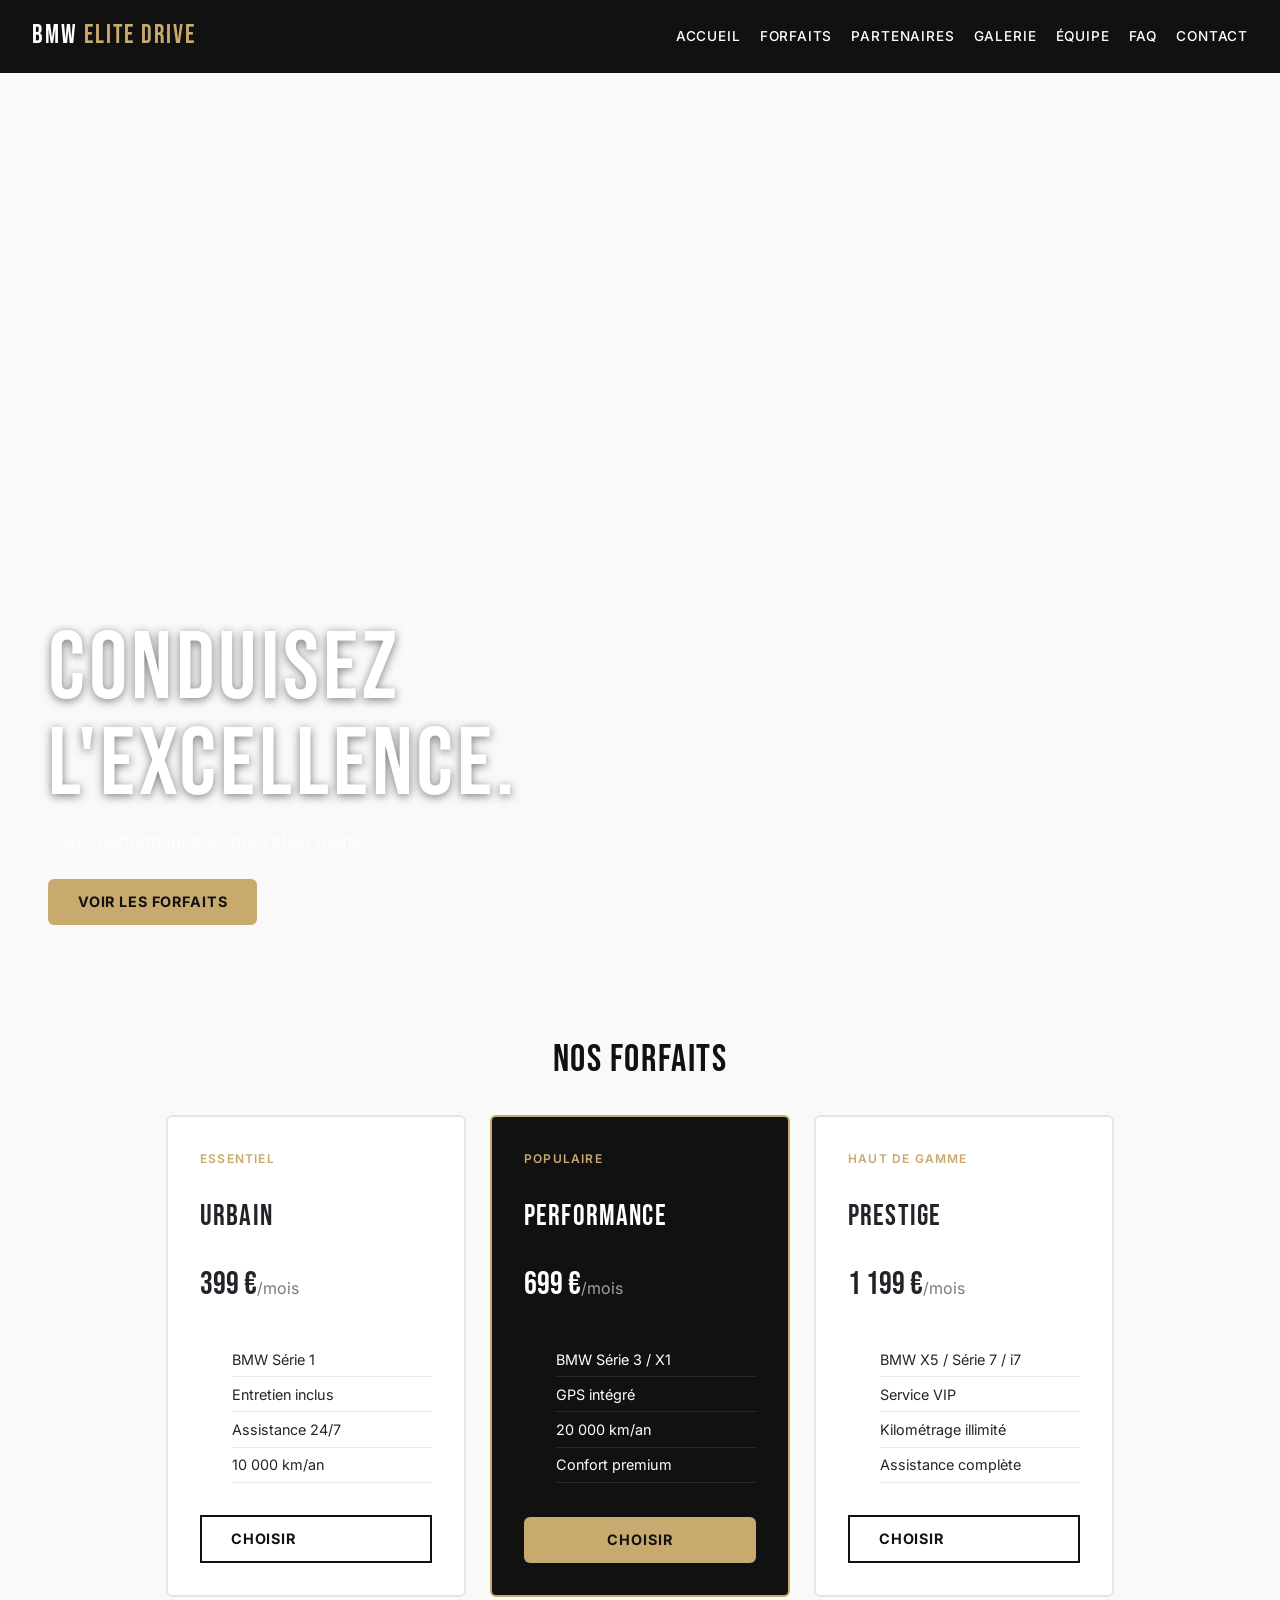
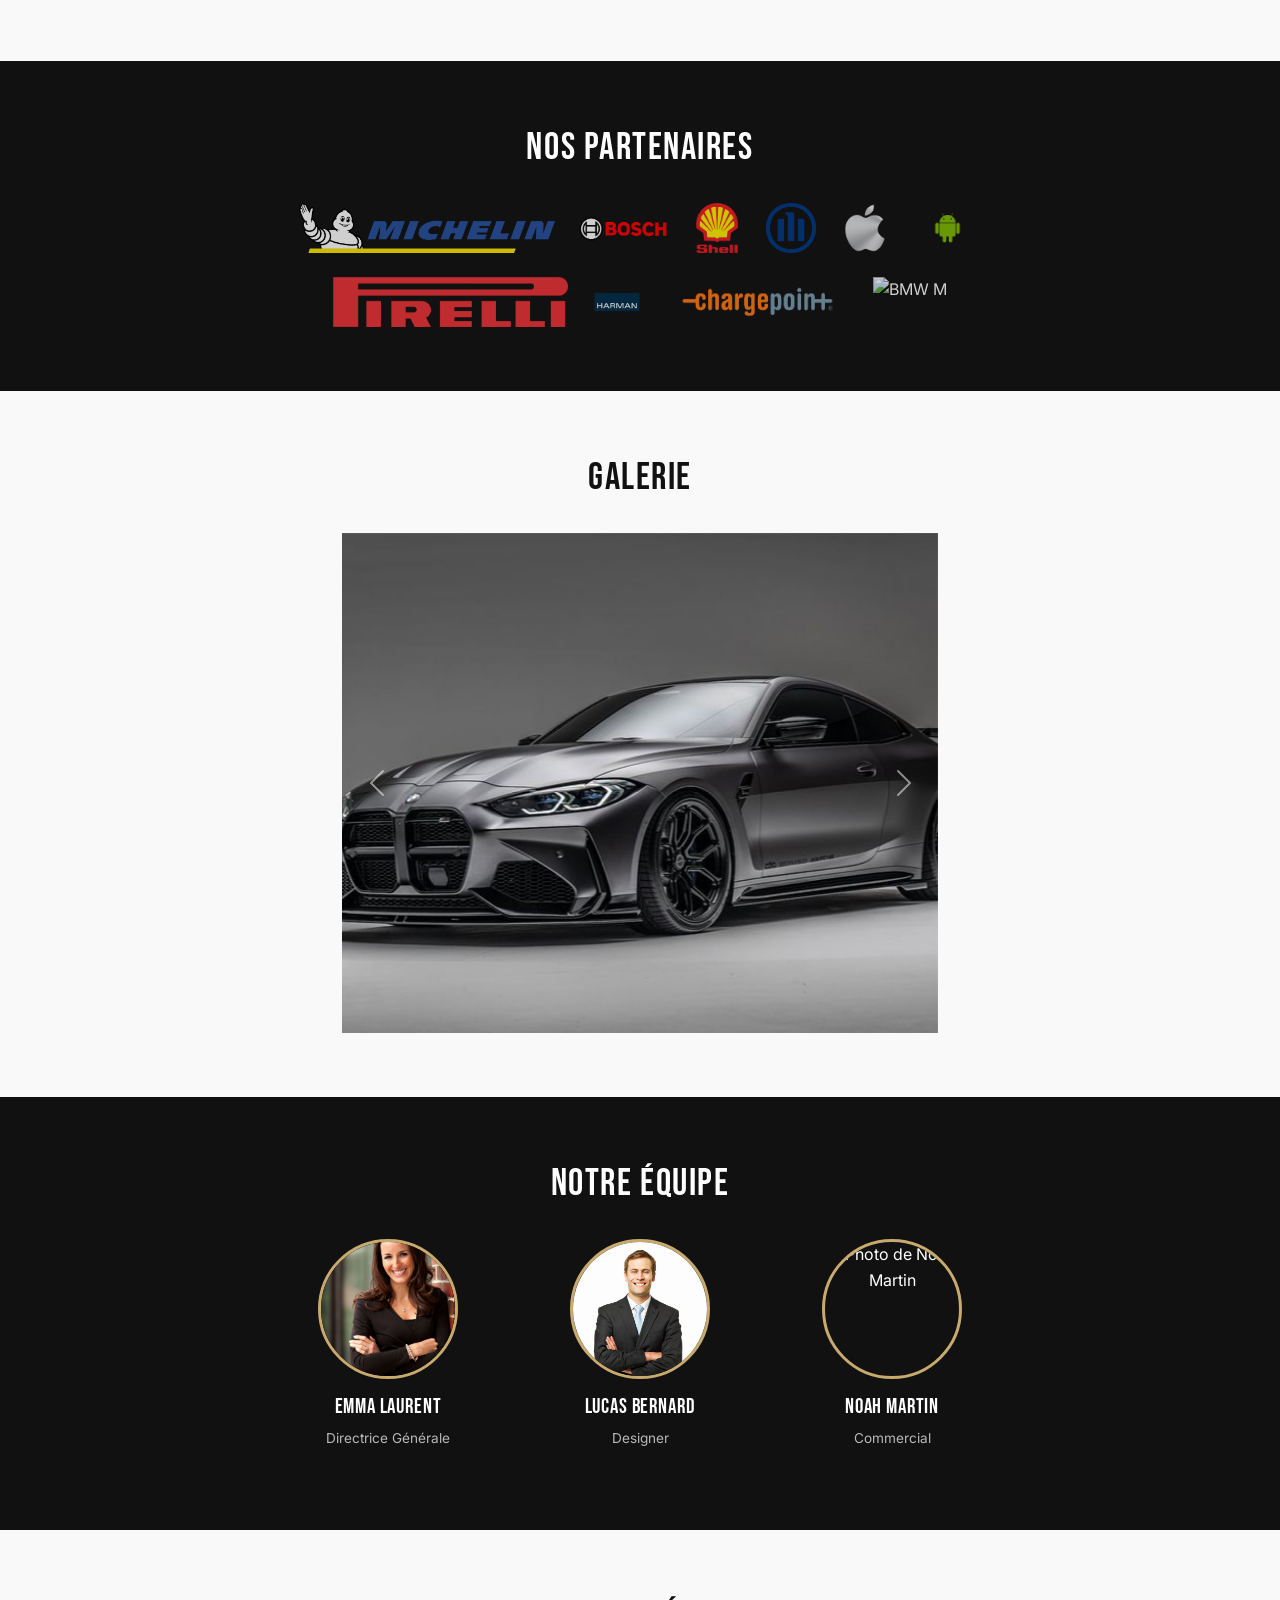
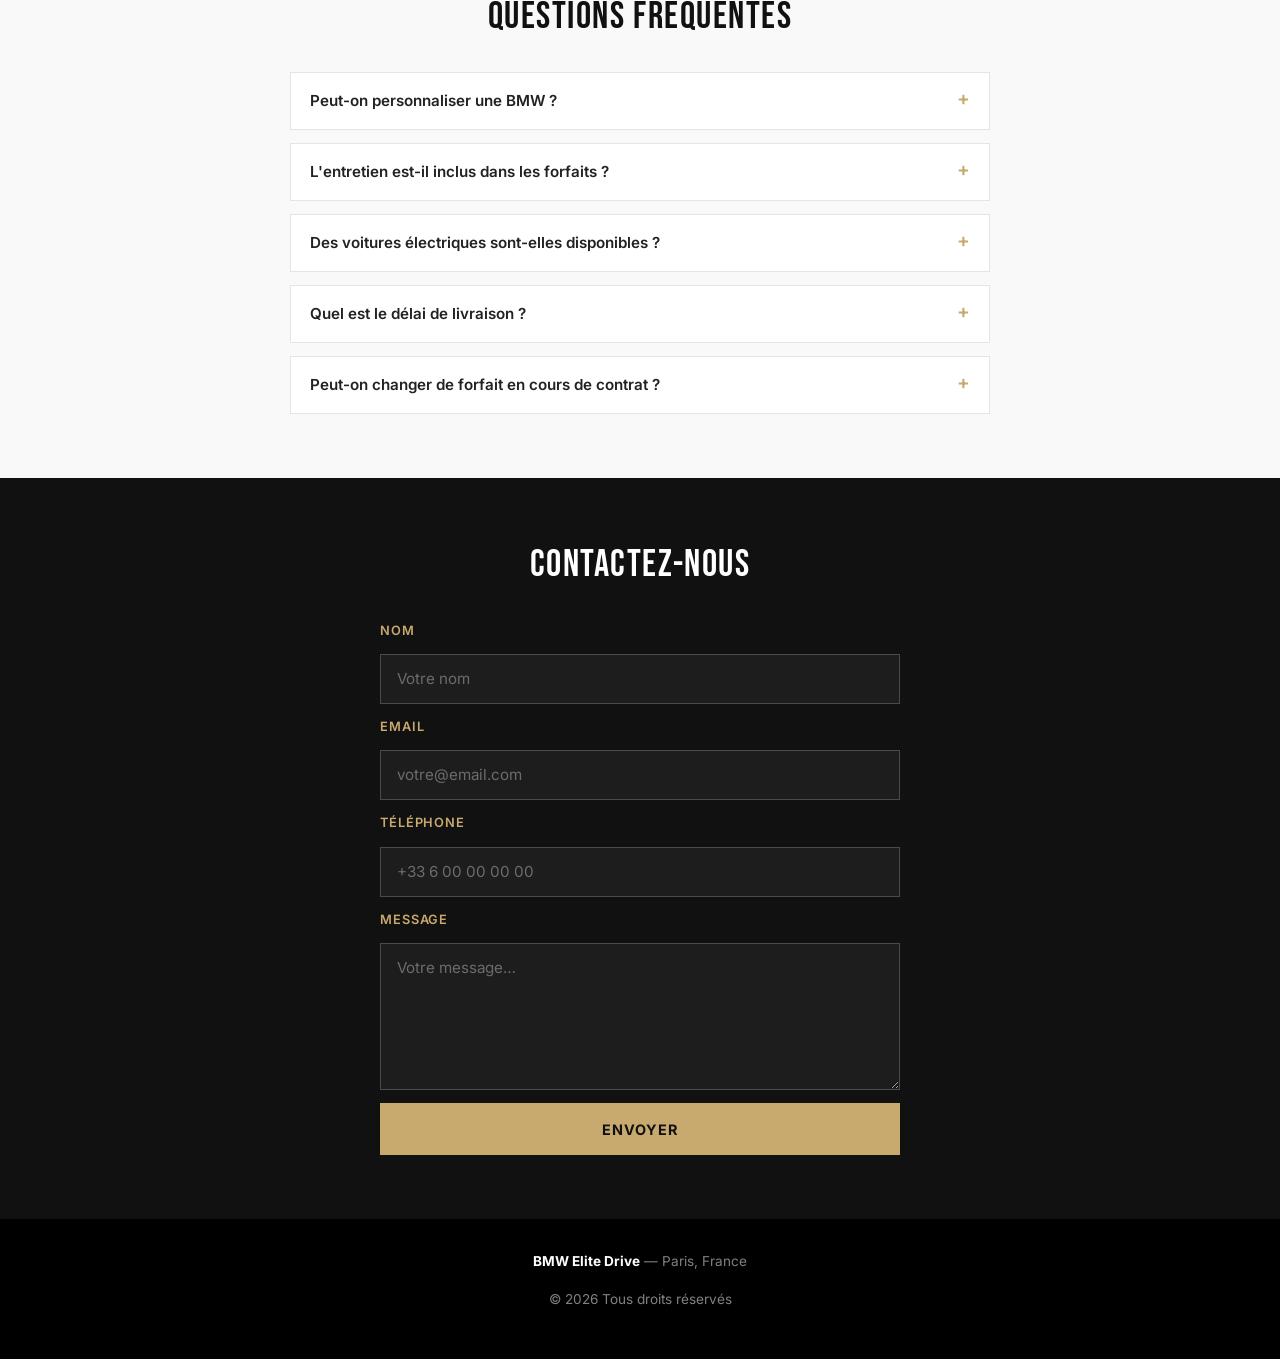
==== index.html @ a9e0cf73 "Update and rename page.html to index.html" ====
<!DOCTYPE html>
<html lang="fr">
<head>
  <meta charset="UTF-8">
  <meta name="viewport" content="width=device-width, initial-scale=1.0">
  <title>BMW Elite Drive</title>
  <link href="https://cdn.jsdelivr.net/npm/bootstrap@5.3.3/dist/css/bootstrap.min.css" rel="stylesheet" integrity="sha384-QWTKZyjpPEjISv5WaRU9OFeRpok6YctnYmDr5pNlyT2bRjXh0JMhjY6hW+ALEwIH" crossorigin="anonymous">
<script src="https://cdn.jsdelivr.net/npm/bootstrap@5.3.3/dist/js/bootstrap.bundle.min.js" integrity="sha384-YvpcrYf0tY3lHB60NNkmXc5s9fDVZLESaAA55NDzOxhy9GkcIdslK1eN7N6jIeHz" crossorigin="anonymous"></script>
  <link rel="stylesheet" href="page.css">
  <link href="https://fonts.googleapis.com/css2?family=Bebas+Neue&family=Inter:wght@300;400;500&display=swap" rel="stylesheet">
  
</head>
<body>

<!-- HEADER / NAV -->
<header>
  <span class="logo">BMW<em>Elite Drive</em></span>
  <nav>
    <a href="#accueil">Accueil</a>
    <a href="#forfaits">Forfaits</a>
    <a href="#partenaires">Partenaires</a>
    <a href="#galerie">Galerie</a>
    <a href="#equipe">Équipe</a>
    <a href="#faq">FAQ</a>
    <a href="#contact">Contact</a>
  </nav>
</header>

<!-- HERO -->
<section id="accueil" class="hero">
  <div class="hero-text">
    <h1>Conduisez<br>l'excellence.</h1> 
    <p>Luxe, performance et innovation réunis.</p>
    <a href="#forfaits" class="btn">Voir les forfaits</a>
  </div>
</section>

<!-- FORFAITS -->
<section id="forfaits">
  <h2>Nos Forfaits</h2>
  <div class="cards">

    <div class="card">
      <p class="card-label">Essentiel</p>
      <h3>Urbain</h3>
      <p class="price">399 €<span>/mois</span></p>
      <ul>
        <li>BMW Série 1</li>
        <li>Entretien inclus</li>
        <li>Assistance 24/7</li>
        <li>10 000 km/an</li>
      </ul>
      <a href="#contact" class="btn-outline">Choisir</a>
    </div>

    <div class="card card-featured">
      <p class="card-label">Populaire</p>
      <h3>Performance</h3>
      <p class="price">699 €<span>/mois</span></p>
      <ul>
        <li>BMW Série 3 / X1</li>
        <li>GPS intégré</li>
        <li>20 000 km/an</li>
        <li>Confort premium</li>
      </ul>
      <a href="#contact" class="btn">Choisir</a>
    </div>

    <div class="card">
      <p class="card-label">Haut de gamme</p>
      <h3>Prestige</h3>
      <p class="price">1 199 €<span>/mois</span></p>
      <ul>
        <li>BMW X5 / Série 7 / i7</li>
        <li>Service VIP</li>
        <li>Kilométrage illimité</li>
        <li>Assistance complète</li>
      </ul>
      <a href="#contact" class="btn-outline">Choisir</a>
    </div>

  </div>
</section>

<!-- PARTENAIRES -->
<section id="partenaires" class="section-alt">
  <h2>Nos Partenaires</h2>
  <div class="logos">
    <img src="logo michellin.png" alt="Michelin">
    <img src="bosch logo.png" alt="Bosch">
    <img src="logo shell.png" alt="Shell">
    <img src="logo allianz.png" alt="Allianz">
    <img src="logo apple.png" alt="Apple">
    <img src="logo android.png" alt="Android">
    <img src="logo pirelli.png" alt="Pirelli">
    <img src="harman logo.png" alt="Harman Kardon">
    <img src="ChargePoint_logo.png" alt="ChargePoint">
    <img src="images/logo bmw.png" alt="BMW M">
  </div>
</section>

<!-- GALERIE -->
<!-- GALERIE -->
<section id="galerie">
  <h2>Galerie</h2>
  <div class="row justify-content-lg-center">
    <div id="moncarousel" class="carousel slide col-lg-6">
      <div class="carousel-inner">

        <div class="carousel-item active">
          <img class="d-block w-100" src="bmw1.jpeg" alt="BMW vue extérieure 1">
        </div>
        <div class="carousel-item">
          <img class="d-block w-100" src="BMW2.jpeg" alt="BMW vue extérieure 2">
        </div>
        <div class="carousel-item">
          <img class="d-block w-100" src="BMW M4 - Vollfolierung in Satin Black.jpeg" alt="BMW intérieur">
        </div>
        <div class="carousel-item">
          <img class="d-block w-100" src="BMW mouvement.jpeg" alt="BMW en mouvement">
        </div>
        <div class="carousel-item">
          <img class="d-block w-100" src="bmw interieur.jpeg" alt="BMW détail design">
        </div>
        <div class="carousel-item">
          <img class="d-block w-100" src="interieur2.jpeg" alt="BMW intérieur 2">
        </div>
        <div class="carousel-item">
          <img class="d-block w-100" src="interieur3.jpeg" alt="BMW intérieur 3">
        </div>
        <div class="carousel-item">
          <img class="d-block w-100" src="interieur4.jpeg" alt="BMW intérieur 3">
        </div>

      </div>

      <button class="carousel-control-prev" type="button" data-bs-target="#moncarousel" data-bs-slide="prev">
        <span class="carousel-control-prev-icon" aria-hidden="true"></span>
        <span class="visually-hidden">Précédent</span>
      </button>
      <button class="carousel-control-next" type="button" data-bs-target="#moncarousel" data-bs-slide="next">
        <span class="carousel-control-next-icon" aria-hidden="true"></span>
        <span class="visually-hidden">Suivant</span>
      </button>

    </div>
  </div>
</section>

<!-- EQUIPE -->
<section id="equipe" class="section-alt">
  <h2>Notre Équipe</h2>
  <div class="team">

    <div class="member">
      <img src="ceo.jpg" alt="Photo de Emma Laurent">
      <h3>Emma Laurent</h3>
      <p>Directrice Générale</p>
    </div>

    <div class="member">
      <img src="designer.jpg" alt="Photo de Lucas Bernard">
      <h3>Lucas Bernard</h3>
      <p>Designer</p>
    </div>

    <div class="member">
      <img src="images/sales.png" alt="Photo de Noah Martin">
      <h3>Noah Martin</h3>
      <p>Commercial</p>
    </div>

  </div>
</section>

<!-- FAQ -->
<section id="faq">
  <h2>Questions fréquentes</h2>
  <div class="faq">

    <details>
      <summary>Peut-on personnaliser une BMW ?</summary>
      <p>Oui, nous proposons de nombreuses options de personnalisation : couleur, jantes, sellerie, options technologiques… Contactez-nous pour un devis sur mesure.</p>
    </details>

    <details>
      <summary>L'entretien est-il inclus dans les forfaits ?</summary>
      <p>Oui, l'entretien régulier est inclus dans tous nos forfaits. Les réparations dues à des accidents restent à la charge du client.</p>
    </details>

    <details>
      <summary>Des voitures électriques sont-elles disponibles ?</summary>
      <p>Absolument. Notre gamme électrique BMW i est disponible dans les forfaits Performance et Prestige, notamment la BMW i4 et la BMW i7.</p>
    </details>

    <details>
      <summary>Quel est le délai de livraison ?</summary>
      <p>La livraison est effectuée sous 2 à 4 semaines selon le modèle et les options choisies. Un livraison à domicile est disponible sur demande.</p>
    </details>

    <details>
      <summary>Peut-on changer de forfait en cours de contrat ?</summary>
      <p>Oui, il est possible de changer de forfait à tout moment. Le changement prend effet à la prochaine échéance mensuelle.</p>
    </details>

  </div>
</section>

<!-- CONTACT -->
<section id="contact" class="section-alt">
  <h2>Contactez-nous</h2>
  <form action="#" method="post">
    <label for="nom">Nom</label>
    <input type="text" id="nom" name="nom" placeholder="Votre nom" required>

    <label for="email">Email</label>
    <input type="email" id="email" name="email" placeholder="votre@email.com" required>

    <label for="tel">Téléphone</label>
    <input type="tel" id="tel" name="tel" placeholder="+33 6 00 00 00 00">

    <label for="message">Message</label>
    <textarea id="message" name="message" rows="5" placeholder="Votre message…" required></textarea>

    <button type="submit">Envoyer</button>
  </form>
</section>

<!-- FOOTER -->
<footer>
  <p><strong>BMW Elite Drive</strong> — Paris, France</p>
  <p>© 2026 Tous droits réservés</p>
</footer>

</body>
</html>
---- page.css ----
/* ===== VARIABLES ===== */
:root {
  --noir: #111;
  --blanc: #f9f9f9;
  --gris: #e5e5e5;
  --accent: #c8a96e; /* or BMW */
  --texte: #222;
  --font-titre: 'Bebas Neue', sans-serif;
  --font-corps: 'Inter', sans-serif;
}

/* ===== BASE ===== */
* {
  box-sizing: border-box;
  margin: 0;
  padding: 0;
}

body {
  font-family: var(--font-corps);
  background: var(--blanc);
  color: var(--texte);
  font-size: 1rem;
  line-height: 1.6;
  margin: 0;
}

h1, h2, h3 {
  font-family: var(--font-titre);
  letter-spacing: 0.04em;
}

h2 {
  font-size: 2.4rem;
  text-align: center;
  margin-bottom: 2rem;
  color: var(--noir);
}

a {
  text-decoration: none;
  color: inherit;
}

img {
  display: block;
  max-width: 100%;
  
}

/* ===== HEADER ===== */
header {
  background: var(--noir);
  color: white;
  padding: 1rem 2rem;
  display: flex;/* flexbox pour aligner logo et nav */
  align-items: center;
  justify-content: space-between;/* espace entre logo et nav */
  flex-wrap: wrap;/* permet de passer en colonne sur mobile */
  gap: 1rem;/* espace entre logo et nav sur mobile */
  position: sticky;/* reste en haut lors du scroll */
  top: 0;/* positionné en haut */
  z-index: 100;/* au-dessus du reste du contenu */
}

.logo {
  font-family: var(--font-titre);
  font-size: 1.6rem;
  letter-spacing: 0.08em;
  color: white;
}

.logo em {
  font-style: normal;
  color: var(--accent);
  margin-left: 0.4rem;
}

nav {
  display: flex;
  flex-wrap: wrap;
  gap: 0.5rem 1.2rem;
}

nav a {/* liens de navigation */
  color: white;
  font-size: 0.85rem;
  font-weight: 500;
  text-transform: uppercase;
  letter-spacing: 0.06em;
  transition: color 0.2s;
}

nav a:hover {
  color: var(--accent);
}

/* ===== HERO ===== */
.hero {
  height: 100vh; /* toute la hauteur écran */
  background-image: url("images/Dark BMW M4 Competition Drift Wallpaper _ Black BMW Drifting with Smoke.jpeg");
  background-size: cover; /* couvre tout l'espace disponible */
  background-position: center;  
  background-repeat: no-repeat;
  position: relative;/* pour positionner le texte par rapport à la section */
}

.hero-text {
  position: absolute;/* positionné par rapport à .hero */
  bottom: 3rem;
  left: 3rem;
  color: white;
}

.hero-text h1 {
  font-size: clamp(3rem, 8vw, 6rem);
  line-height: 1;/* réduit l'espacement entre les lignes pour un look plus compact */
  text-shadow: 0 2px 10px rgba(0,0,0,0.5);/* ombre pour améliorer la lisibilité sur l'image */
}

.hero-text p {
  margin: 0.8rem 0 1.5rem;
  font-size: 1.1rem;
  opacity: 0.9;
}

/* ===== BOUTONS ===== */
.btn {
  display: inline-block;
  background: var(--accent);
  color: var(--noir);
  padding: 0.7rem 1.8rem;
  font-weight: 700;
  font-size: 0.9rem;
  text-transform: uppercase;
  letter-spacing: 0.06em;
  transition: opacity 0.2s;
}

.btn:hover { opacity: 0.85; }

.btn-outline {
  display: inline-block;
  border: 2px solid var(--noir);
  color: var(--noir);
  padding: 0.65rem 1.8rem;
  font-weight: 700;
  font-size: 0.9rem;
  text-transform: uppercase;
  letter-spacing: 0.06em;
  transition: background 0.2s, color 0.2s;
}

.btn-outline:hover {
  background: var(--noir);
  color: white;
}

/* ===== SECTIONS COMMUNES ===== */
section {
  padding: 4rem 2rem;/* espace autour du contenu de chaque section */
}

.section-alt {
  background: var(--noir);
  color: white;
}

.section-alt h2 {
  color: white;
}

/* ===== FORFAITS ===== */
.cards {
  display: flex;
  flex-wrap: wrap;
  gap: 1.5rem;/* espace entre les cartes */
  justify-content: center;/* centre les cartes horizontalement */
  max-width: 1000px;
  margin: 0 auto;
}

.card {
  background: white;
  border: 2px solid var(--gris);
  padding: 2rem;
  flex: 1 1 250px;
  max-width: 300px;
  display: flex;
  flex-direction: column;
  gap: 1rem;
}

.card-featured {
  background: var(--noir);
  color: white;
  border-color: var(--accent);
}

.card-label {
  font-size: 0.75rem;
  text-transform: uppercase;
  letter-spacing: 0.1em;
  color: var(--accent);
  font-weight: 600;
}

.card h3 {
  font-size: 1.8rem;
}

.card .price {
  font-size: 2rem;
  font-family: var(--font-titre);
}

.card .price span {
  font-size: 1rem;
  font-family: var(--font-corps);
  opacity: 0.6;
}

.card ul {
  list-style: none;
  flex: 1;/* pousse la liste pour remplir l'espace restant et aligner le bouton en bas */
}

.card ul li {
  padding: 0.35rem 0;
  border-bottom: 1px solid rgba(0,0,0,0.08);
  font-size: 0.9rem;
}

.card-featured ul li {
  border-bottom-color: rgba(255,255,255,0.1);
}

/* ===== PARTENAIRES ===== */
.logos {
  display: flex;
  flex-wrap: wrap;
  gap: 1.5rem;  
  justify-content: center;
  align-items: center;
  max-width: 900px;
  margin: 0 auto;
}

.logos img {
  height: 50px;
  width: auto;
  object-fit: contain;/* pour éviter la déformation des logos */
  opacity: 0.8;
  transition: opacity 0.2s;
}

.logos img:hover { opacity: 1; }

/* ===== GALERIE ===== */
.gallery {
  display: grid;
  grid-template-columns: repeat(auto-fit, minmax(200px, 1fr));
  gap: 1rem;
  max-width: 1000px;
  margin: 0 auto;
}

.gallery img {
  width: 100%;
  height: 220px;
  object-fit: cover;/* pour que les images remplissent leur conteneur sans déformation */
  border-radius: 50px;/
}

/* ===== EQUIPE ===== */
.team {
  display: flex;
  flex-wrap: wrap;
  gap: 2rem;
  justify-content: center;
}

.member {
  text-align: center;
  flex: 1 1 180px;
  max-width: 220px;/* limite la largeur pour éviter que les membres ne deviennent trop larges sur grand écran */
}

.member img {
  width: 140px;
  height: 140px;
  border-radius: 50%;
  object-fit: cover;/* pour que les photos remplissent le cercle sans déformation */
  margin: 0 auto 1rem;
  border: 3px solid var(--accent);
}

.member h3 {
  font-size: 1.3rem;
  color: white;
}

.member p {
  font-size: 0.85rem;
  opacity: 0.7;
  color: white;
}

/* ===== FAQ ===== */
.faq {
  max-width: 700px;
  margin: 0 auto;
  display: flex;
  flex-direction: column;
  gap: 0.8rem;
}

details {
  border: 1px solid var(--gris);
  padding: 1rem 1.2rem;
  background: white;
}

details[open] {
  border-color: var(--accent);
}

summary {
  font-weight: 600;
  cursor: pointer;
  font-size: 0.95rem;
  list-style: none;
}

summary::after {/* ajoute un symbole + ou − à droite du résumé pour indiquer l'état ouvert/fermé */
  content: ' +';
  float: right;
  color: var(--accent);
  font-size: 1.2rem;
  line-height: 1;
}

details[open] summary::after {
  content: ' −';
}

details p {
  margin-top: 0.8rem;
  font-size: 0.9rem;
  color: #555;
}

/* ===== FORMULAIRE ===== */
form {
  max-width: 520px;
  margin: 0 auto;
  display: flex;
  flex-direction: column;
  gap: 0.8rem;
}

label {
  font-size: 0.8rem;
  font-weight: 600;
  text-transform: uppercase;
  letter-spacing: 0.07em;
  color: var(--accent);
}

input, textarea {
  width: 100%;
  padding: 0.75rem 1rem;
  border: 1px solid rgba(255,255,255,0.2);
  background: rgba(255,255,255,0.05);
  color: white;
  font-family: var(--font-corps);
  font-size: 0.95rem;
}

input::placeholder, textarea::placeholder {
  color: rgba(255,255,255,0.35);
}

textarea { resize: vertical; }

button[type="submit"] {
  background: var(--accent);
  color: var(--noir);
  border: none;
  padding: 0.9rem;
  font-family: var(--font-corps);
  font-weight: 700;
  font-size: 0.9rem;
  text-transform: uppercase;
  letter-spacing: 0.06em;
  cursor: pointer;
  transition: opacity 0.2s;
}

button[type="submit"]:hover { opacity: 0.85; }

/* ===== FOOTER ===== */
footer {
  background: #000;
  color: rgba(255,255,255,0.5);
  text-align: center;
  padding: 2rem;
  font-size: 0.85rem;
}

footer strong {
  color: white;
}

/* ===== RESPONSIVE MOBILE ===== */
@media (max-width: 600px) {
  header {
    flex-direction: column;
    text-align: center;
  }

  .hero-text {
    left: 1.5rem;
    bottom: 1.5rem;
  }

  .cards {
    flex-direction: column;
    align-items: center;
  }

  .card { max-width: 100%; }

  nav {
    justify-content: center;
  }

  .gallery {
    grid-template-columns: 1fr 1fr;
  }
}
.carousel-item img {
  height: 500px;
  object-fit: cover;
}
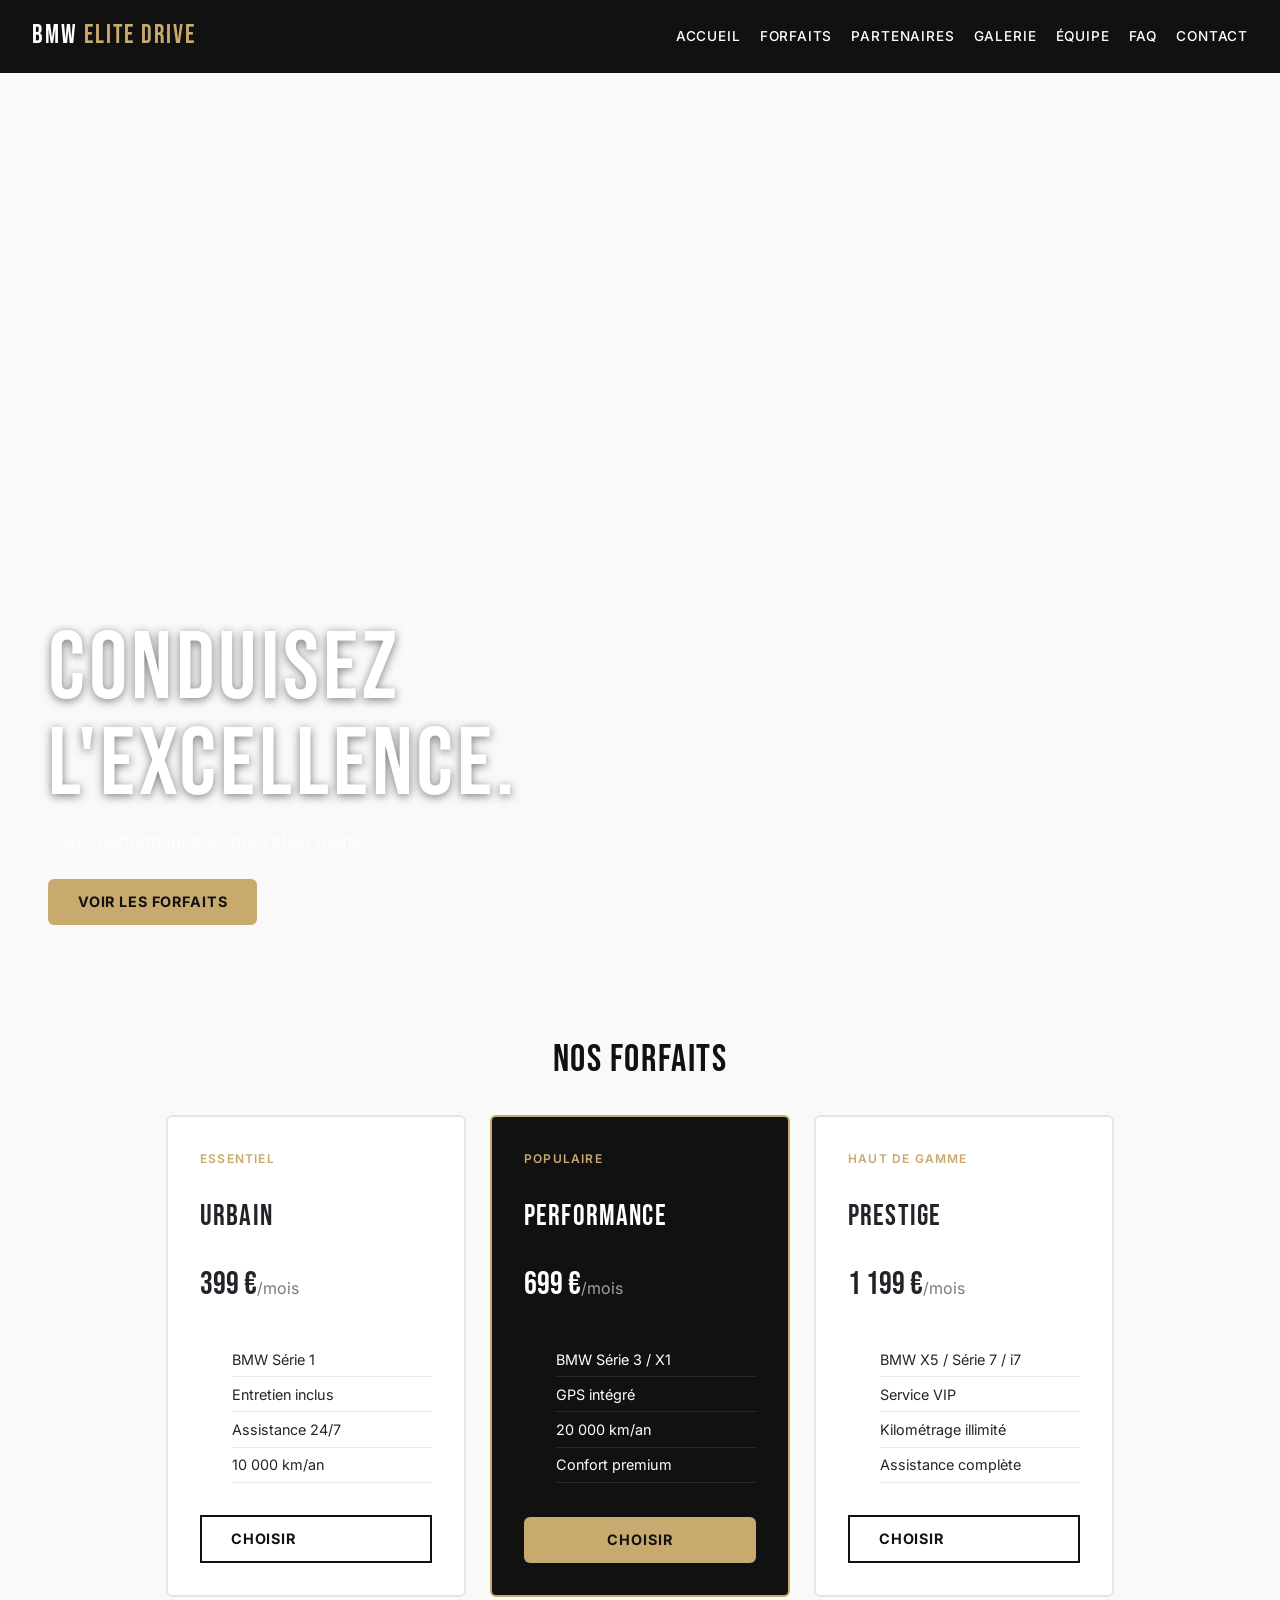
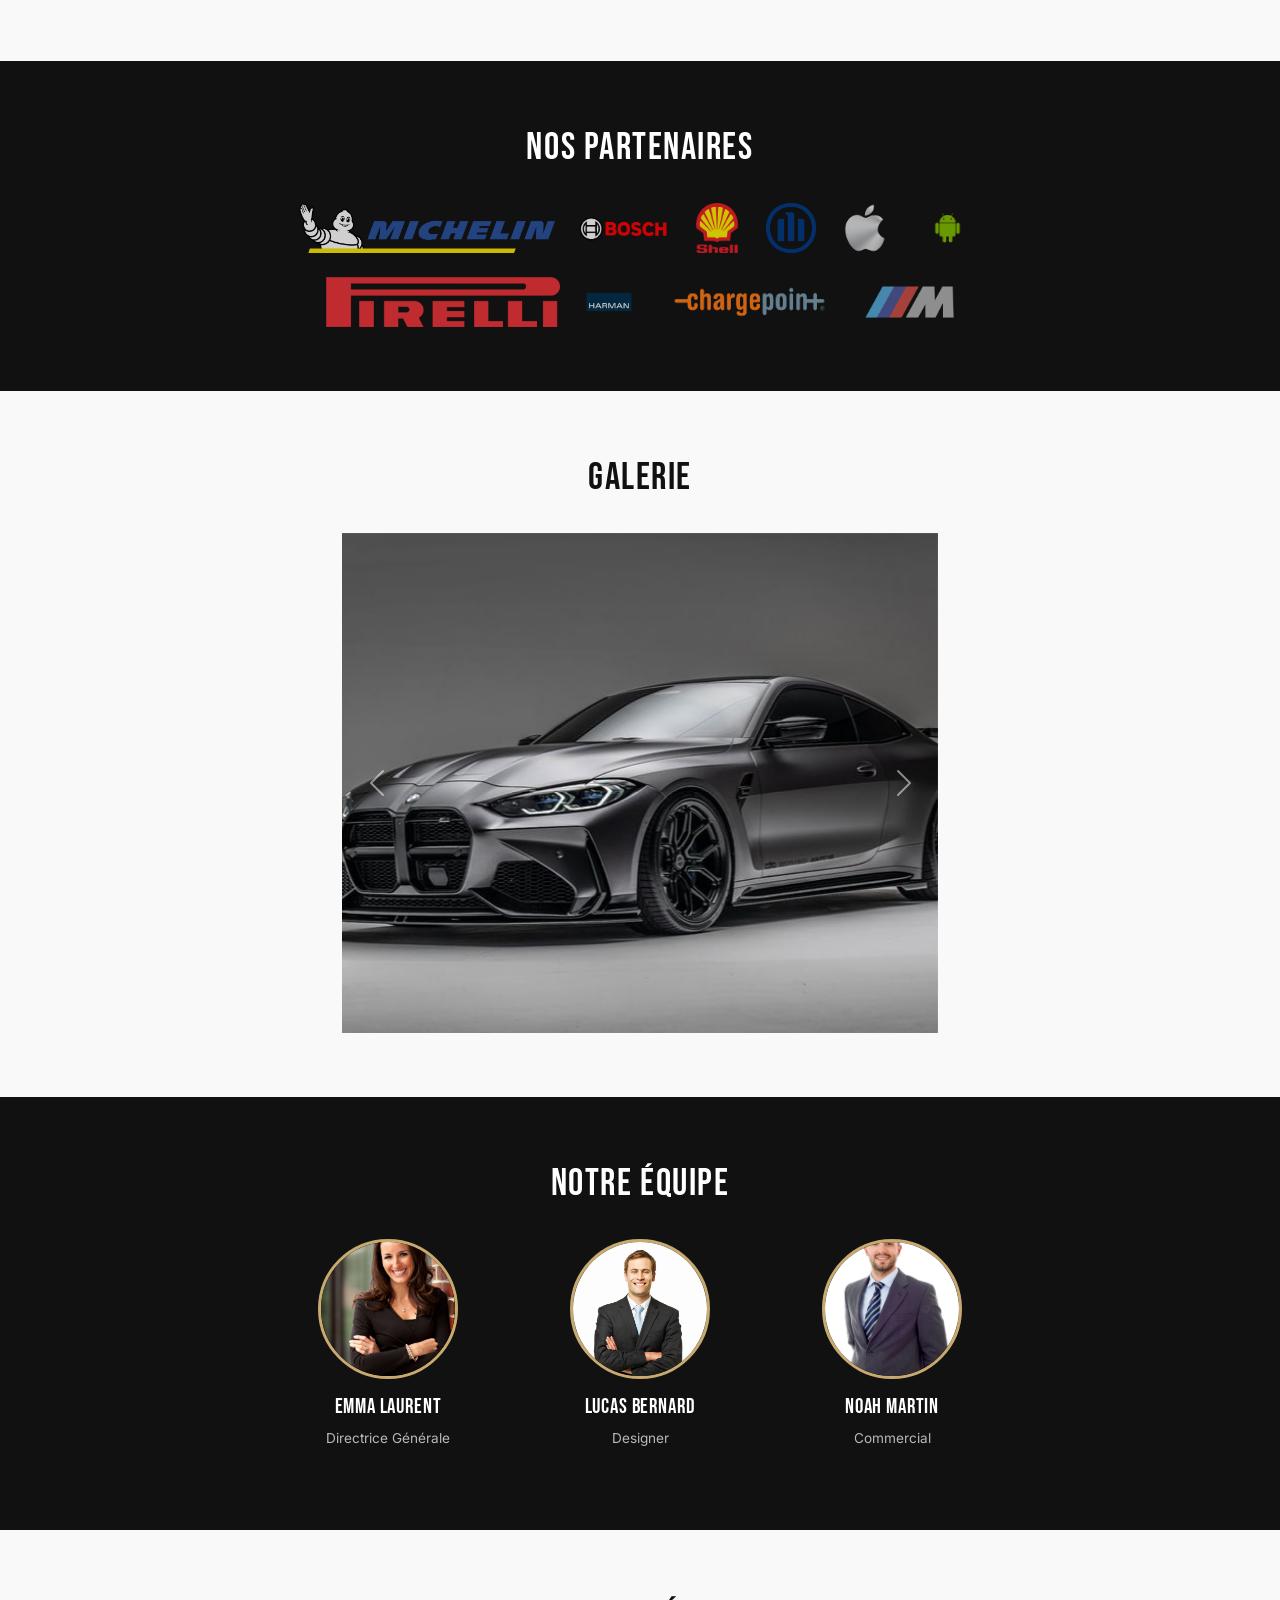
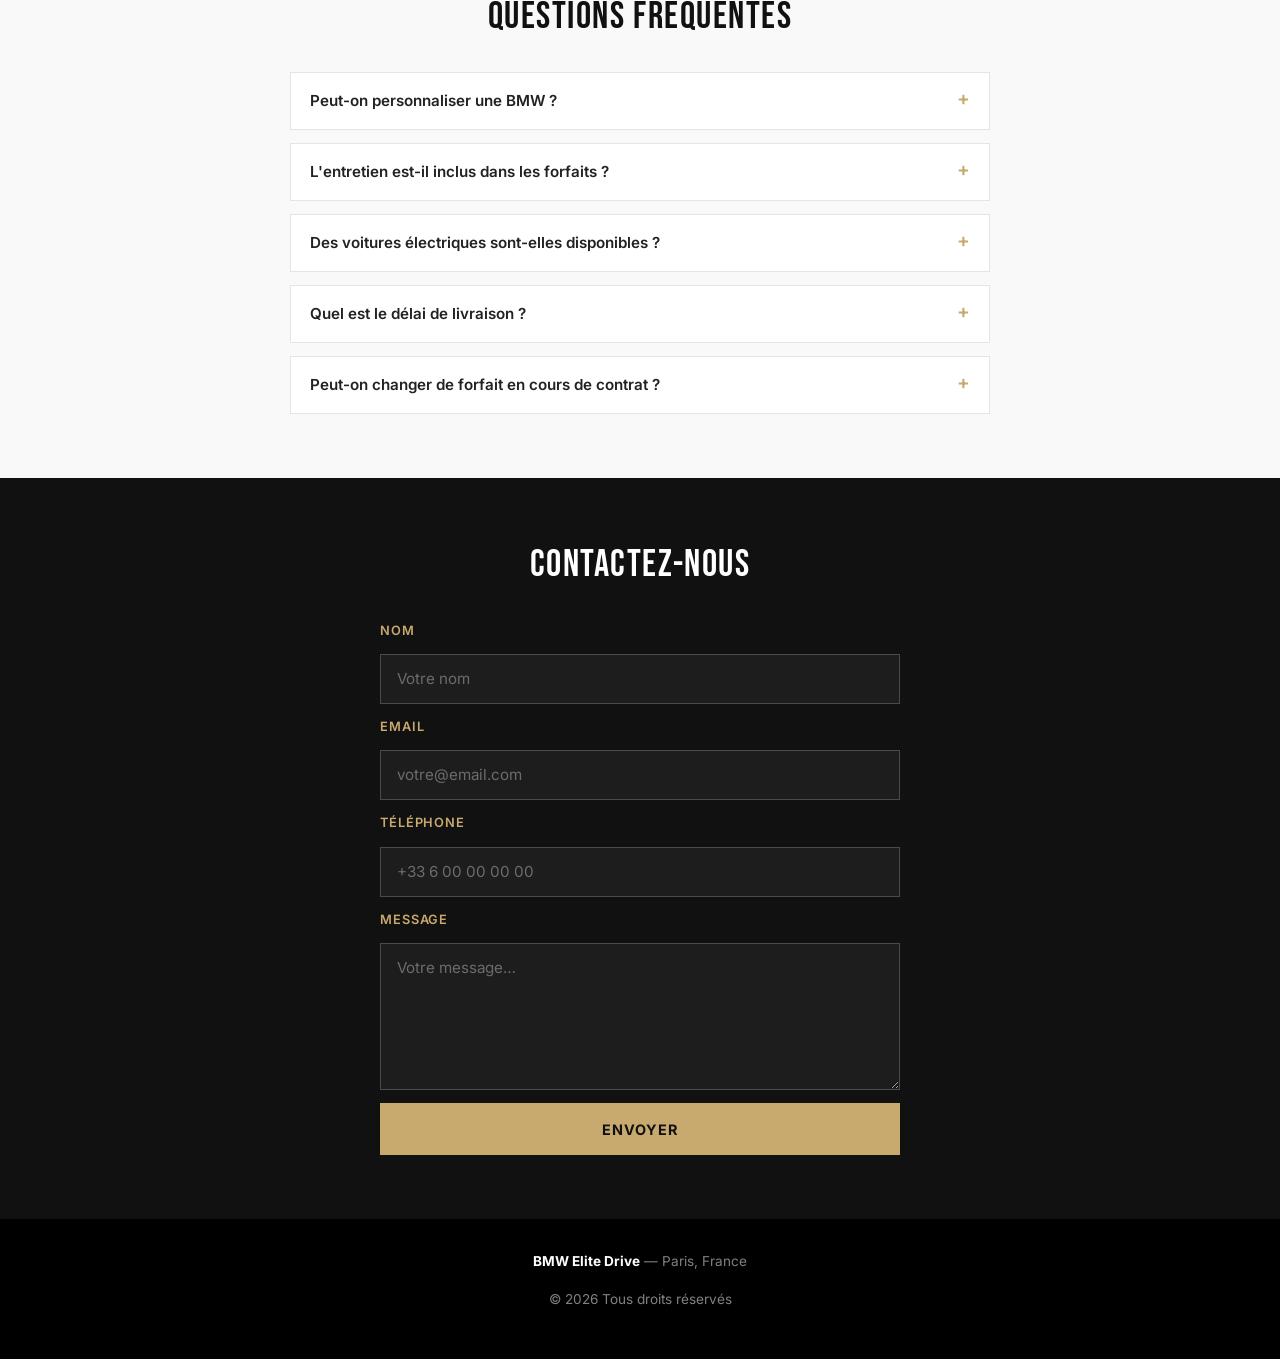
==== commit 26584ac0: "Fix image source paths in index.html" ====
--- a/index.html
+++ b/index.html
@@ -95,7 +95,7 @@
     <img src="logo pirelli.png" alt="Pirelli">
     <img src="harman logo.png" alt="Harman Kardon">
     <img src="ChargePoint_logo.png" alt="ChargePoint">
-    <img src="images/logo bmw.png" alt="BMW M">
+    <img src="logo bmw.png" alt="BMW M">
   </div>
 </section>
 
@@ -165,7 +165,7 @@
     </div>
 
     <div class="member">
-      <img src="images/sales.png" alt="Photo de Noah Martin">
+      <img src="sales.png" alt="Photo de Noah Martin">
       <h3>Noah Martin</h3>
       <p>Commercial</p>
     </div>
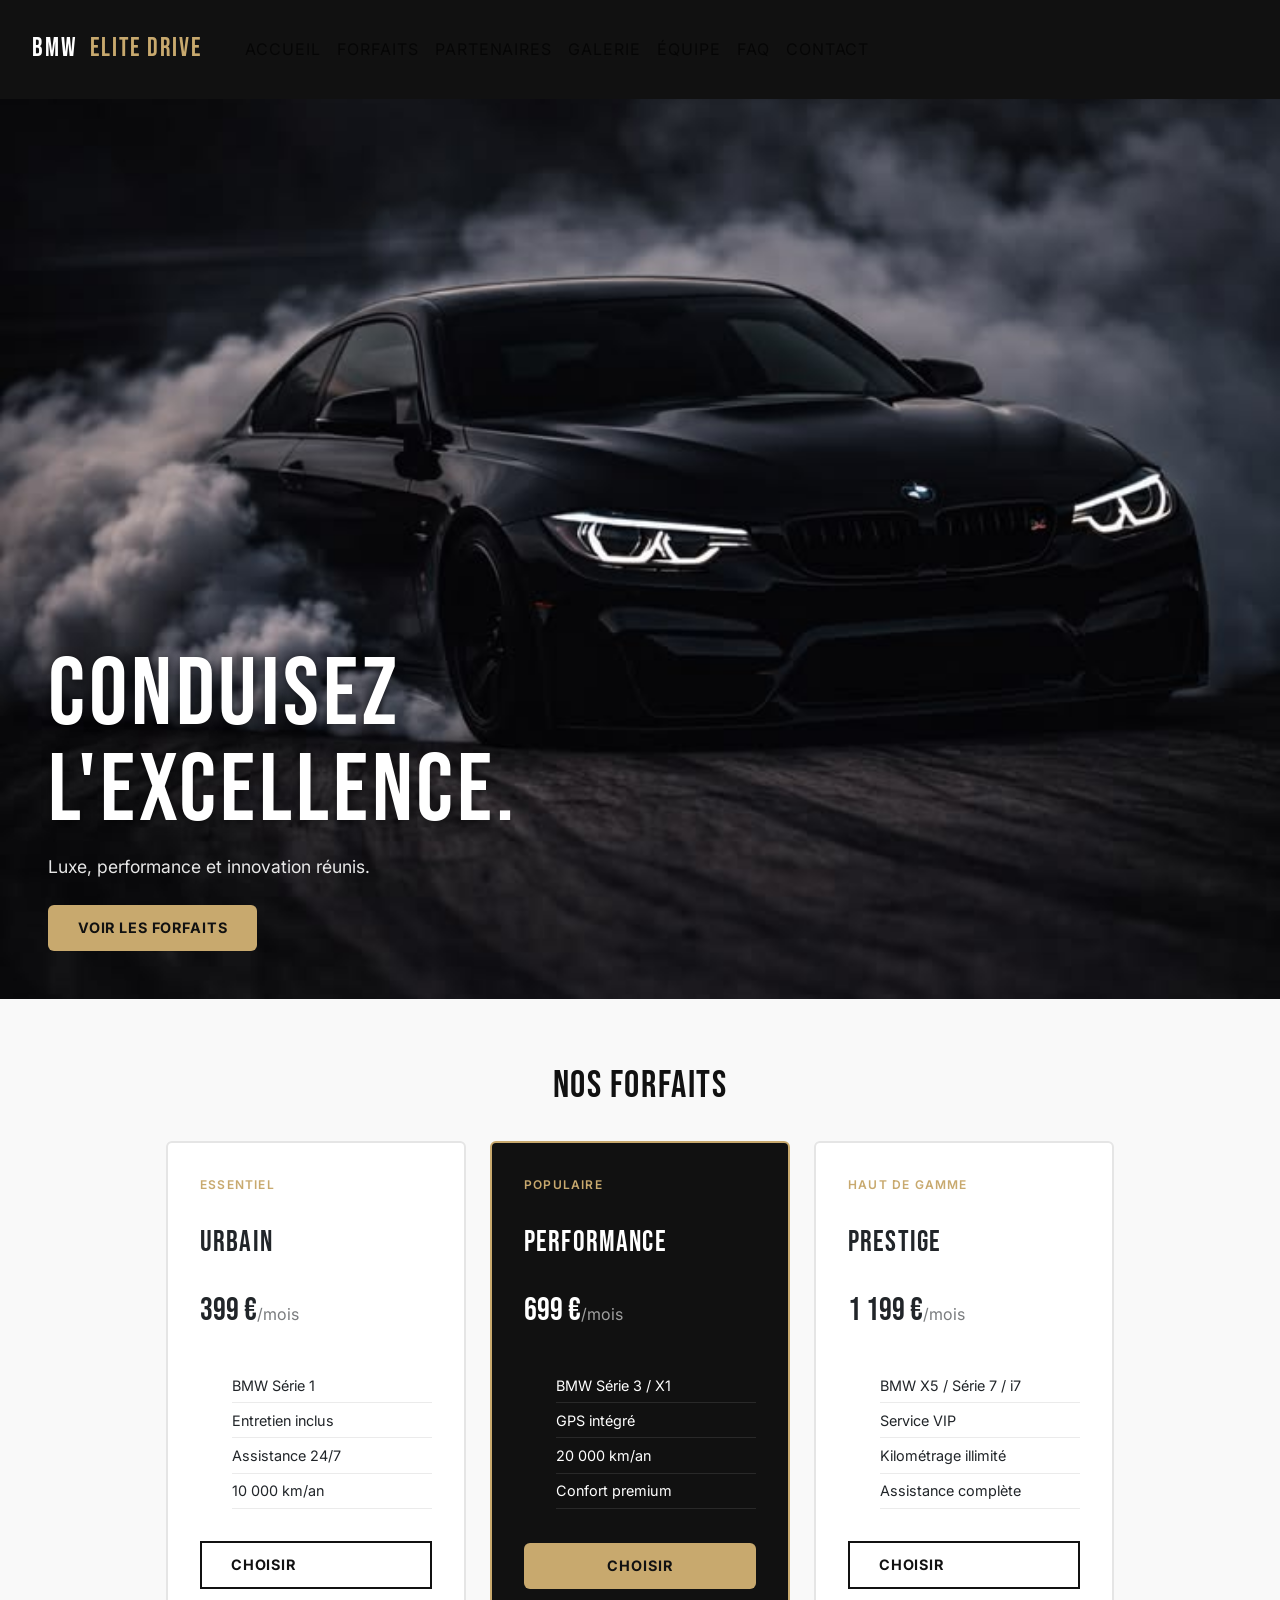
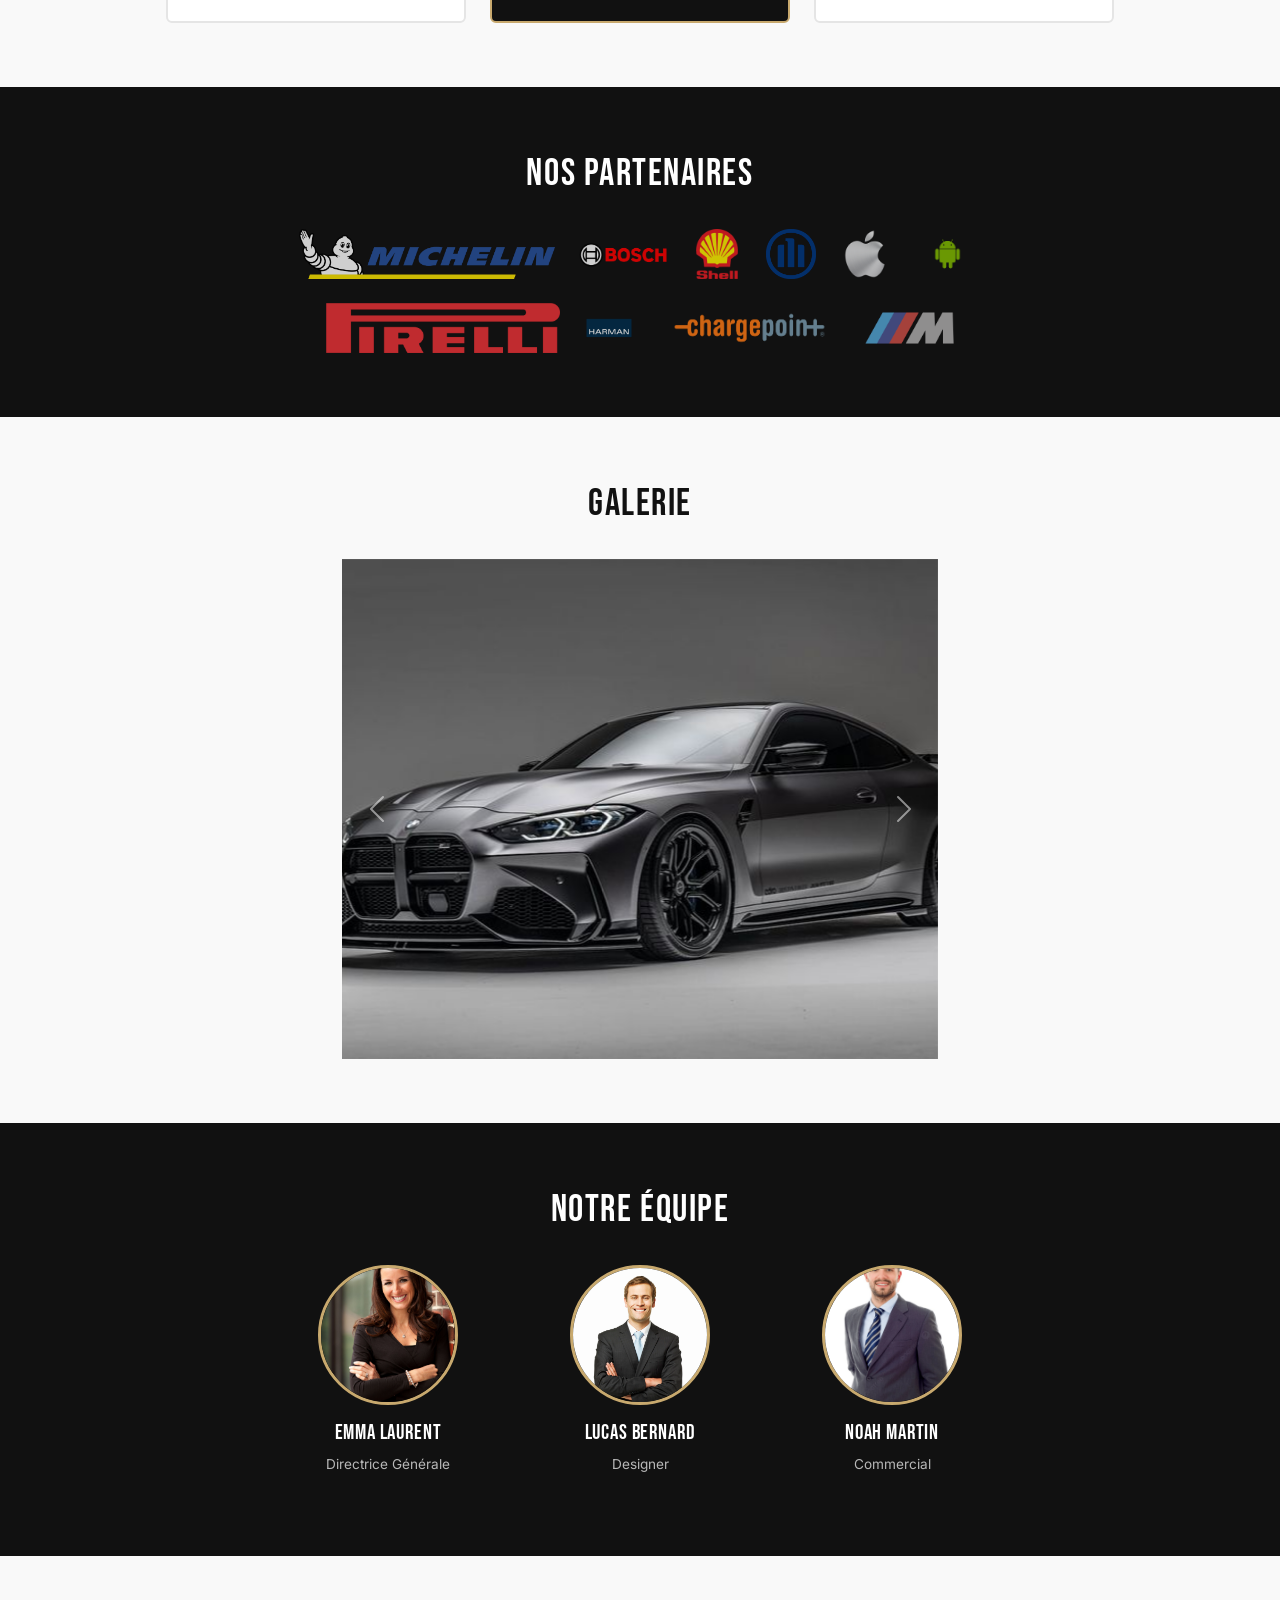
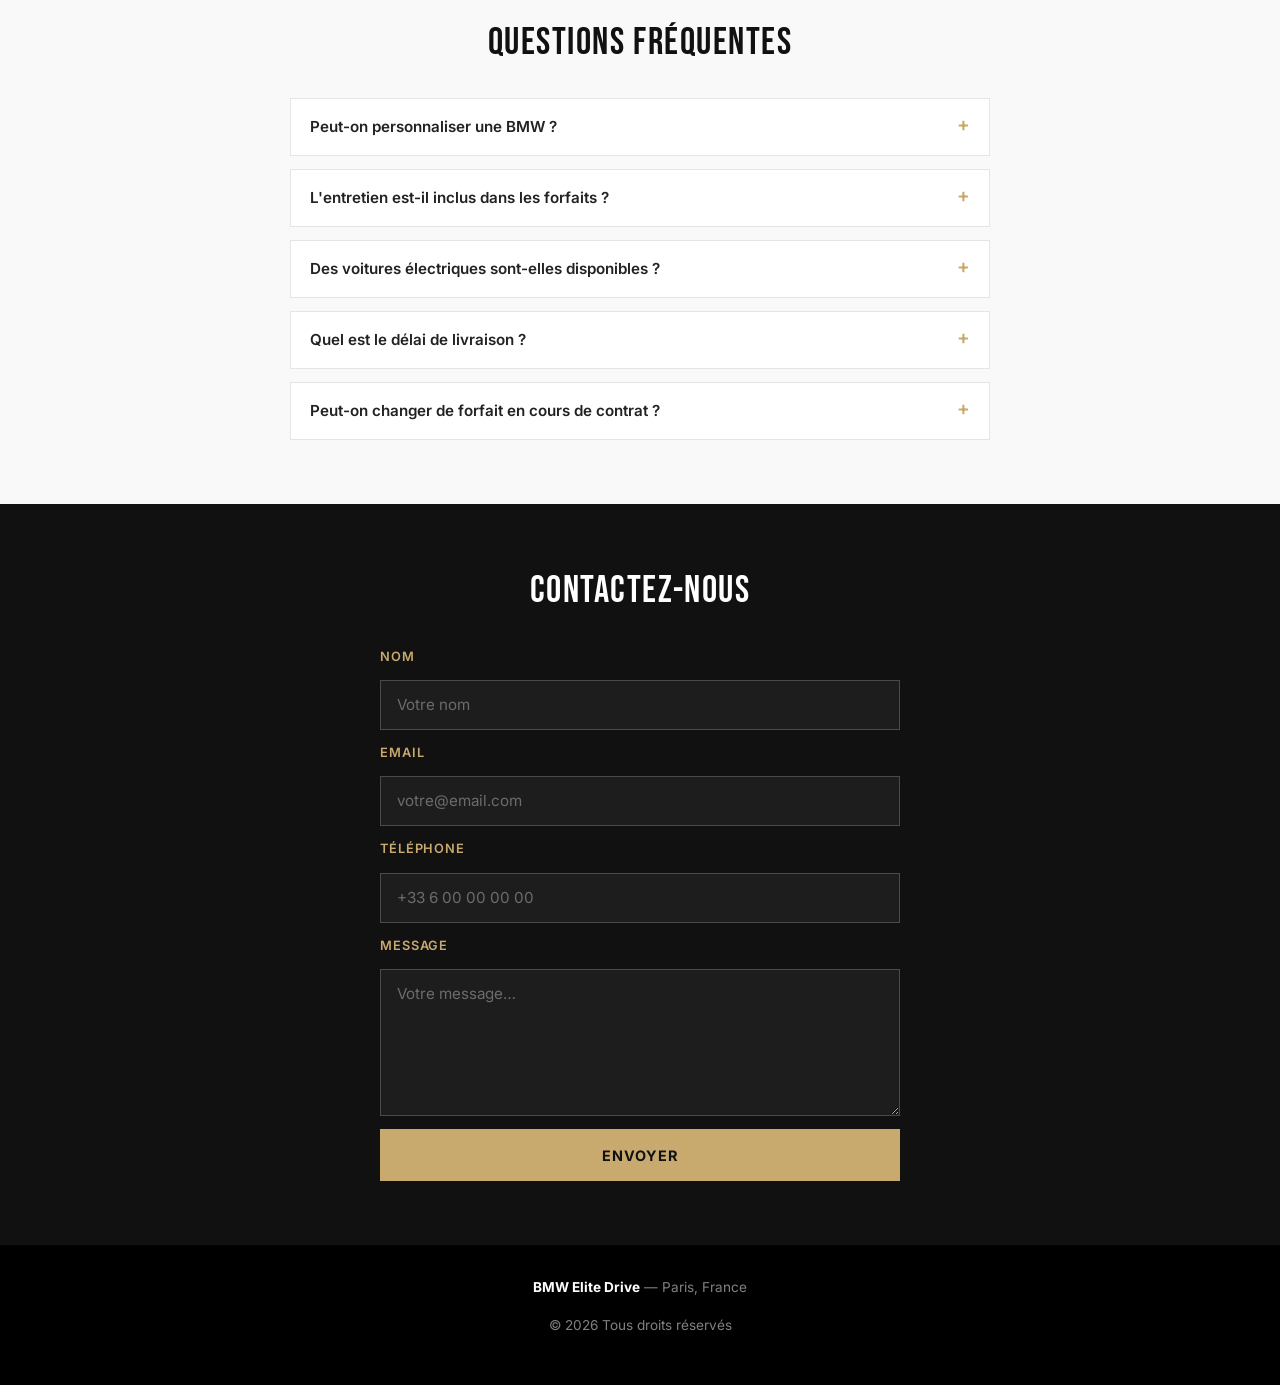
==== commit 8a49570e: "Update index.html" ====
--- a/index.html
+++ b/index.html
@@ -14,15 +14,24 @@
 
 <!-- HEADER / NAV -->
 <header>
-  <span class="logo">BMW<em>Elite Drive</em></span>
-  <nav>
-    <a href="#accueil">Accueil</a>
-    <a href="#forfaits">Forfaits</a>
-    <a href="#partenaires">Partenaires</a>
-    <a href="#galerie">Galerie</a>
-    <a href="#equipe">Équipe</a>
-    <a href="#faq">FAQ</a>
-    <a href="#contact">Contact</a>
+  <nav class="navbar navbar-expand-md">
+    <a class="navbar-brand logo" href="#">BMW <em>Elite Drive</em></a>
+    
+    <button class="navbar-toggler" type="button" data-bs-toggle="collapse" data-bs-target="#monmenu" aria-expanded="false" aria-label="Ouvrir/fermer la navigation">
+      <span class="navbar-toggler-icon"></span>
+    </button>
+
+    <div class="collapse navbar-collapse justify-content-md-end" id="monmenu">
+      <ul class="navbar-nav">
+        <li class="nav-item"><a class="nav-link" href="#accueil">Accueil</a></li>
+        <li class="nav-item"><a class="nav-link" href="#forfaits">Forfaits</a></li>
+        <li class="nav-item"><a class="nav-link" href="#partenaires">Partenaires</a></li>
+        <li class="nav-item"><a class="nav-link" href="#galerie">Galerie</a></li>
+        <li class="nav-item"><a class="nav-link" href="#equipe">Équipe</a></li>
+        <li class="nav-item"><a class="nav-link" href="#faq">FAQ</a></li>
+        <li class="nav-item"><a class="nav-link" href="#contact">Contact</a></li>
+      </ul>
+    </div>
   </nav>
 </header>
 
--- a/page.css
+++ b/page.css
@@ -98,7 +98,7 @@
 /* ===== HERO ===== */
 .hero {
   height: 100vh; /* toute la hauteur écran */
-  background-image: url("images/Dark BMW M4 Competition Drift Wallpaper _ Black BMW Drifting with Smoke.jpeg");
+  background-image: url("Dark BMW M4 Competition Drift Wallpaper _ Black BMW Drifting with Smoke.jpeg");
   background-size: cover; /* couvre tout l'espace disponible */
   background-position: center;  
   background-repeat: no-repeat;
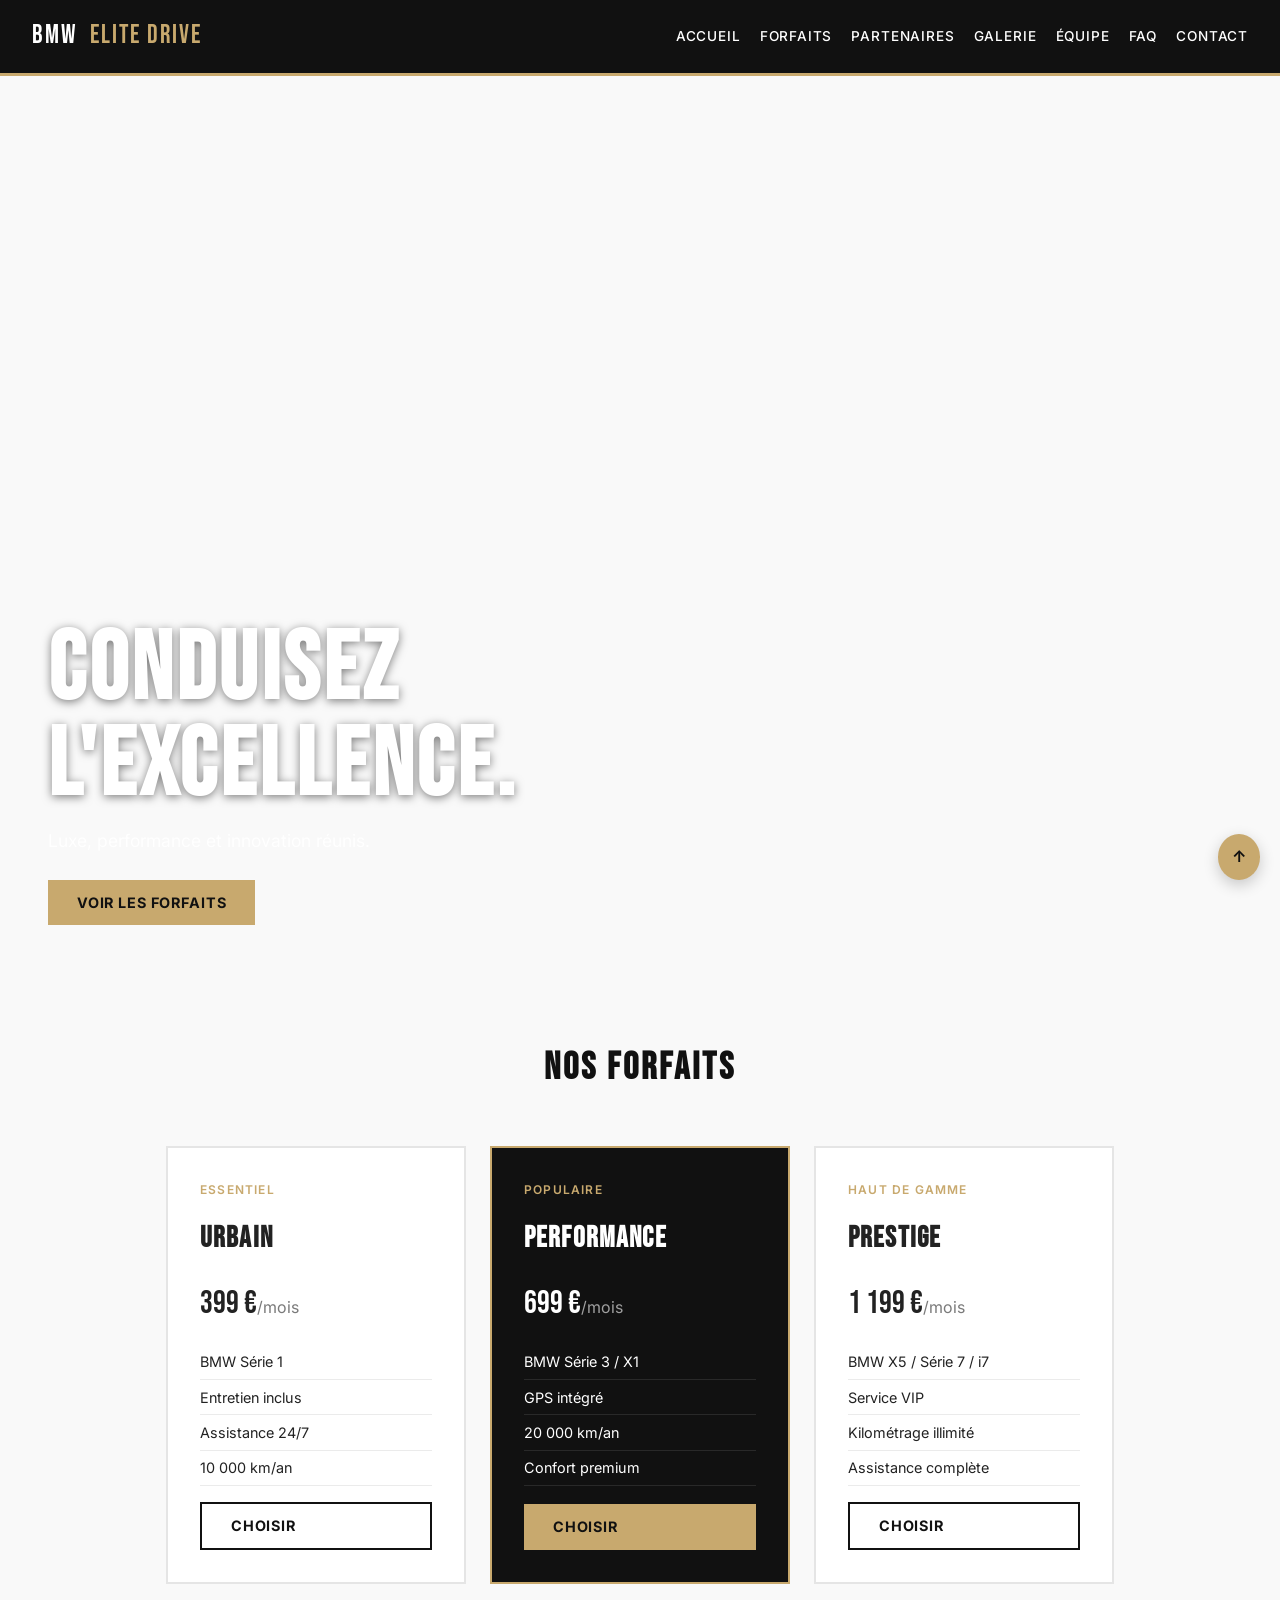
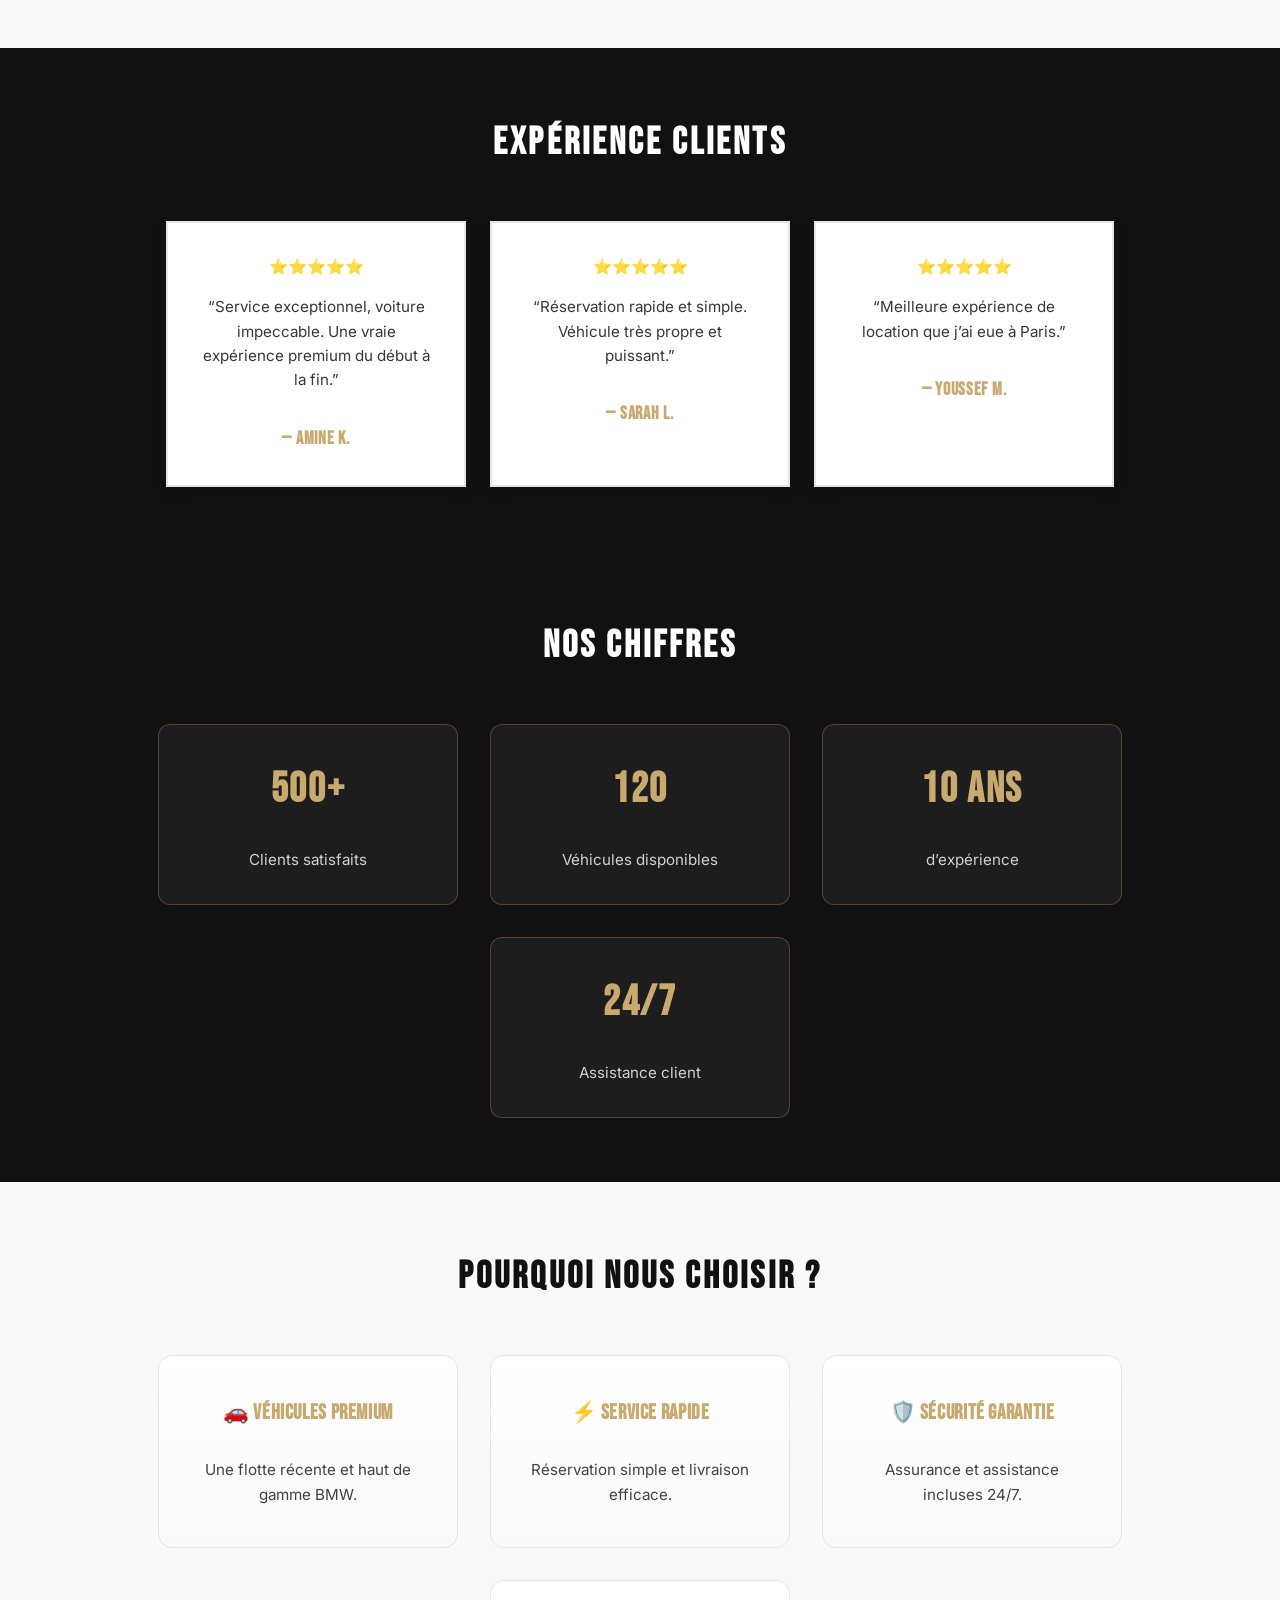
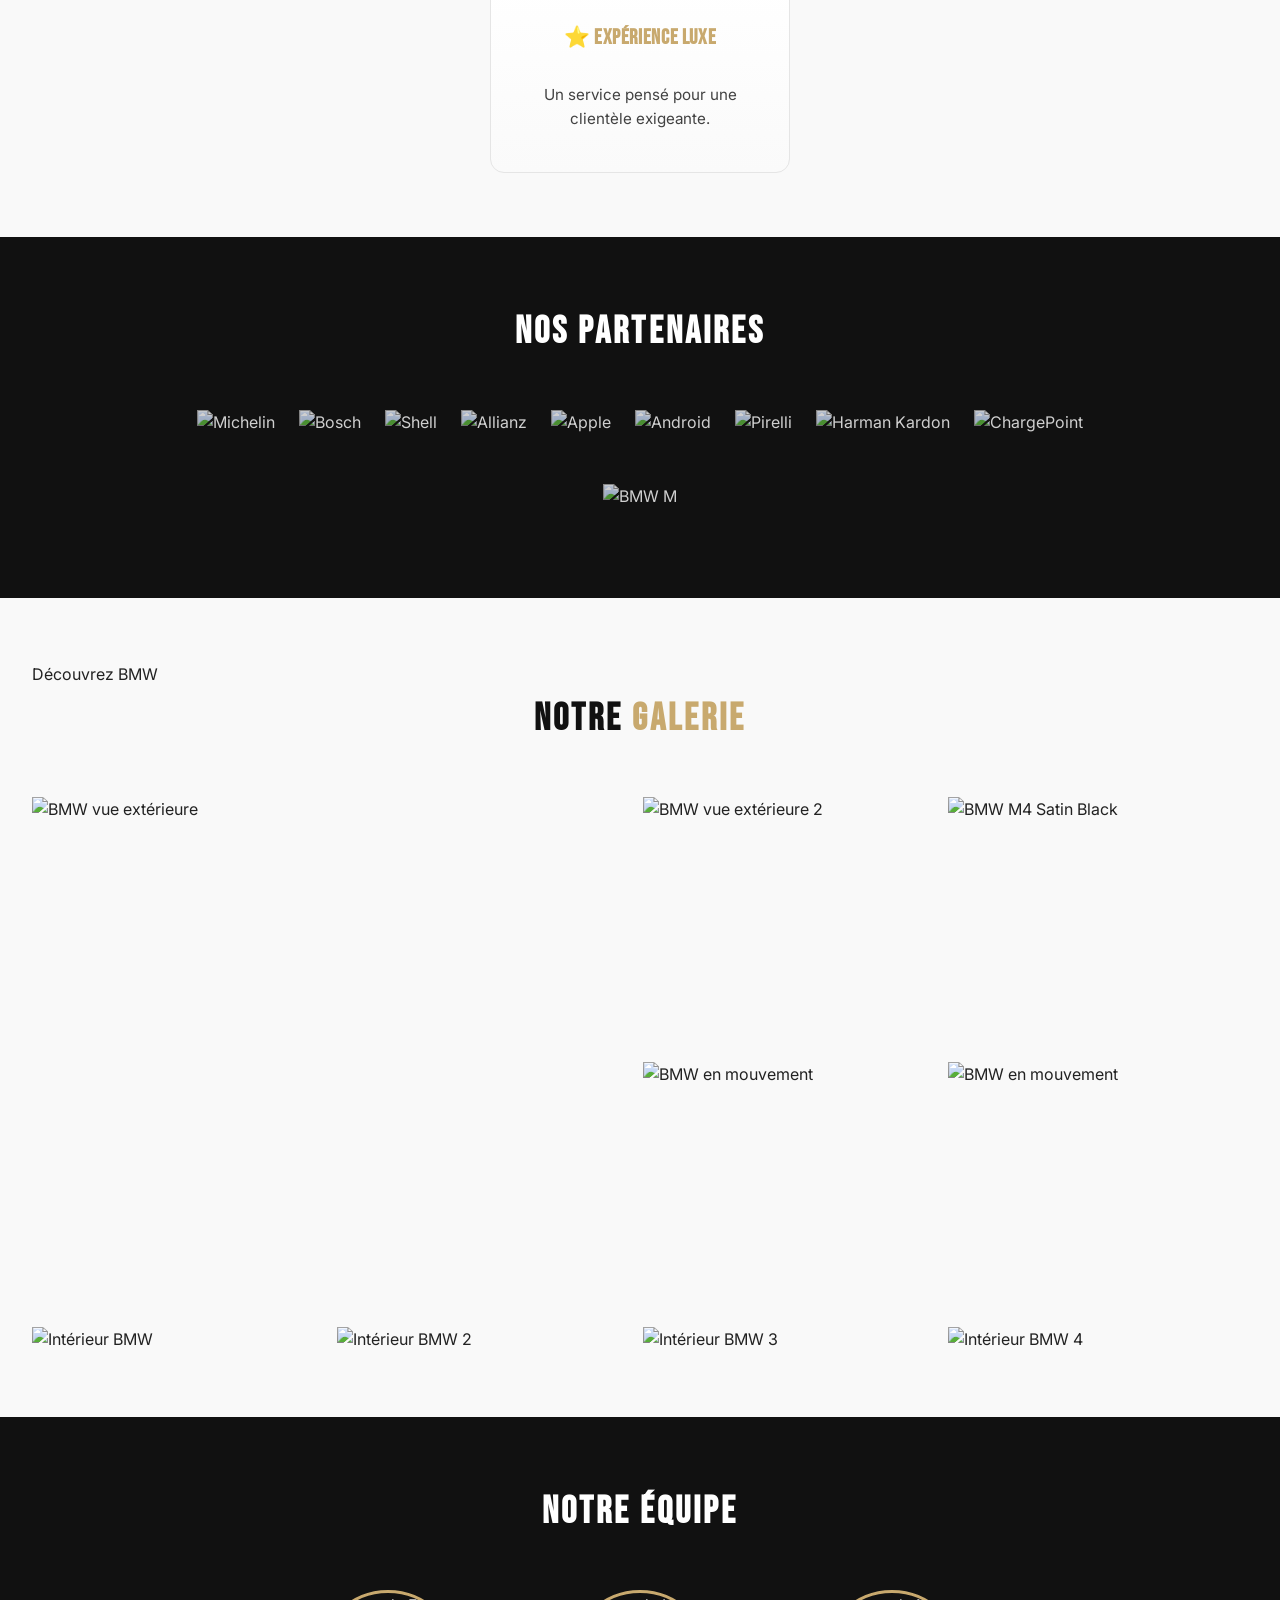
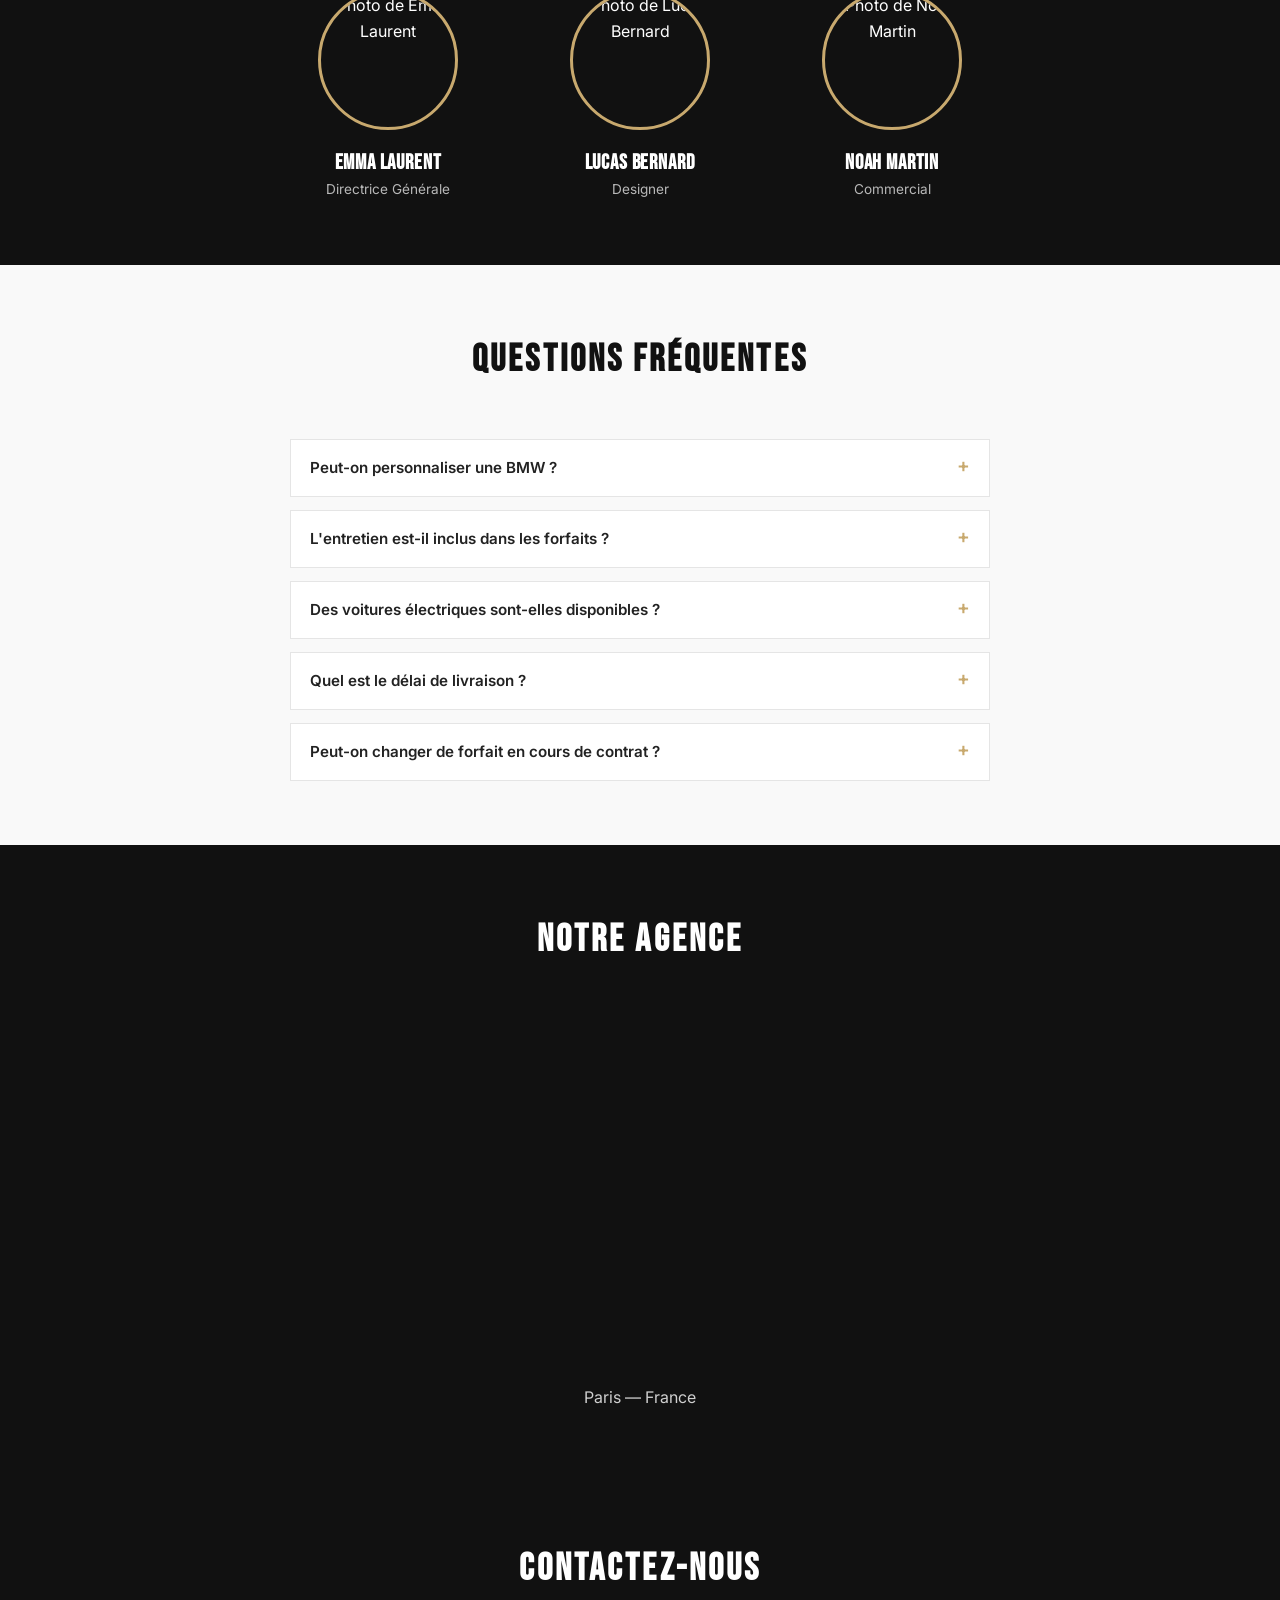
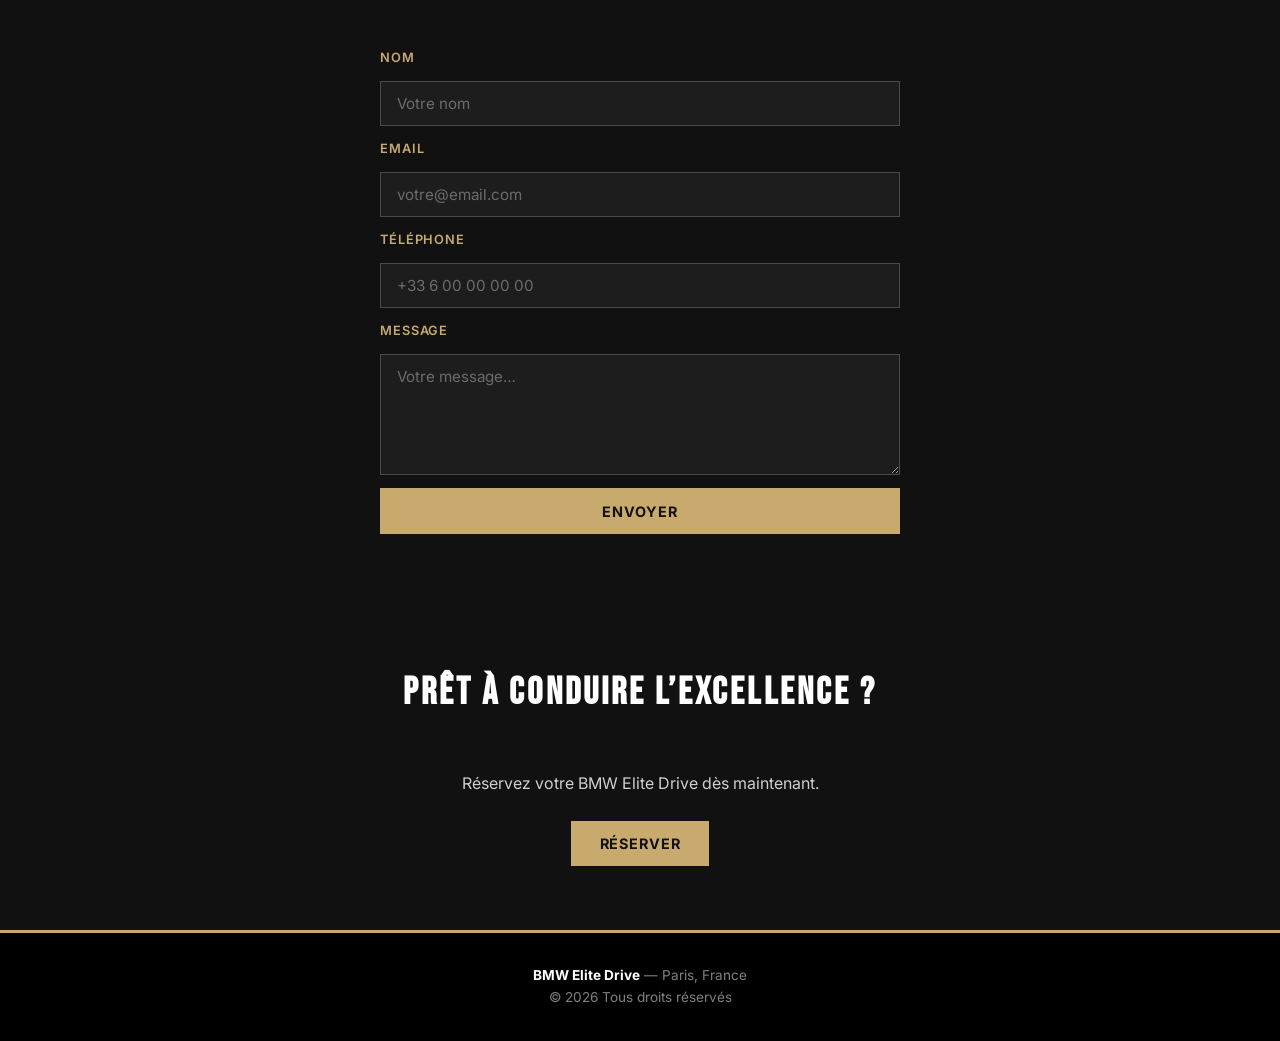
==== commit 61bdfb24: "Rename page.html to index.html" ====
--- a/index.html
+++ b/index.html
@@ -4,41 +4,32 @@
   <meta charset="UTF-8">
   <meta name="viewport" content="width=device-width, initial-scale=1.0">
   <title>BMW Elite Drive</title>
-  <link href="https://cdn.jsdelivr.net/npm/bootstrap@5.3.3/dist/css/bootstrap.min.css" rel="stylesheet" integrity="sha384-QWTKZyjpPEjISv5WaRU9OFeRpok6YctnYmDr5pNlyT2bRjXh0JMhjY6hW+ALEwIH" crossorigin="anonymous">
-<script src="https://cdn.jsdelivr.net/npm/bootstrap@5.3.3/dist/js/bootstrap.bundle.min.js" integrity="sha384-YvpcrYf0tY3lHB60NNkmXc5s9fDVZLESaAA55NDzOxhy9GkcIdslK1eN7N6jIeHz" crossorigin="anonymous"></script>
   <link rel="stylesheet" href="page.css">
   <link href="https://fonts.googleapis.com/css2?family=Bebas+Neue&family=Inter:wght@300;400;500&display=swap" rel="stylesheet">
-  
+  <meta name="description" content="BMW Elite Drive — Location premium de BMW à Paris. Forfaits Urbain, Performance et Prestige.">
 </head>
 <body>
+  <a href="#accueil" class="back-to-top">↑</a>
+
 
 <!-- HEADER / NAV -->
 <header>
-  <nav class="navbar navbar-expand-md">
-    <a class="navbar-brand logo" href="#">BMW <em>Elite Drive</em></a>
-    
-    <button class="navbar-toggler" type="button" data-bs-toggle="collapse" data-bs-target="#monmenu" aria-expanded="false" aria-label="Ouvrir/fermer la navigation">
-      <span class="navbar-toggler-icon"></span>
-    </button>
-
-    <div class="collapse navbar-collapse justify-content-md-end" id="monmenu">
-      <ul class="navbar-nav">
-        <li class="nav-item"><a class="nav-link" href="#accueil">Accueil</a></li>
-        <li class="nav-item"><a class="nav-link" href="#forfaits">Forfaits</a></li>
-        <li class="nav-item"><a class="nav-link" href="#partenaires">Partenaires</a></li>
-        <li class="nav-item"><a class="nav-link" href="#galerie">Galerie</a></li>
-        <li class="nav-item"><a class="nav-link" href="#equipe">Équipe</a></li>
-        <li class="nav-item"><a class="nav-link" href="#faq">FAQ</a></li>
-        <li class="nav-item"><a class="nav-link" href="#contact">Contact</a></li>
-      </ul>
-    </div>
+  <a class="logo" href="#">BMW <em>Elite Drive</em></a>
+  <nav>
+    <a href="#accueil">Accueil</a>
+    <a href="#forfaits">Forfaits</a>
+    <a href="#partenaires">Partenaires</a>
+    <a href="#galerie">Galerie</a>
+    <a href="#equipe">Équipe</a>
+    <a href="#faq">FAQ</a>
+    <a href="#contact">Contact</a>
   </nav>
 </header>
 
 <!-- HERO -->
 <section id="accueil" class="hero">
   <div class="hero-text">
-    <h1>Conduisez<br>l'excellence.</h1> 
+    <h1>Conduisez<br>l'excellence.</h1>
     <p>Luxe, performance et innovation réunis.</p>
     <a href="#forfaits" class="btn">Voir les forfaits</a>
   </div>
@@ -91,90 +82,171 @@
   </div>
 </section>
 
+<section id="avis" class="section-alt">
+  <h2>Expérience clients</h2>
+
+  <div class="cards">
+
+    <div class="card">
+      <p>⭐⭐⭐⭐⭐</p>
+      <p>“Service exceptionnel, voiture impeccable. Une vraie expérience premium du début à la fin.”</p>
+      <h3>— Amine K.</h3>
+    </div>
+
+    <div class="card">
+      <p>⭐⭐⭐⭐⭐</p>
+      <p>“Réservation rapide et simple. Véhicule très propre et puissant.”</p>
+      <h3>— Sarah L.</h3>
+    </div>
+
+    <div class="card">
+      <p>⭐⭐⭐⭐⭐</p>
+      <p>“Meilleure expérience de location que j’ai eue à Paris.”</p>
+      <h3>— Youssef M.</h3>
+    </div>
+
+  </div>
+</section>
+
+<section id="stats"  class="section-alt">
+  <h2>Nos chiffres</h2>
+
+  <div class="cards">
+
+    <div class="card">
+      <h3>500+</h3>
+      <p>Clients satisfaits</p>
+    </div>
+
+    <div class="card">
+      <h3>120</h3>
+      <p>Véhicules disponibles</p>
+    </div>
+
+    <div class="card">
+      <h3>10 ans</h3>
+      <p>d’expérience</p>
+    </div>
+
+    <div class="card">
+      <h3>24/7</h3>
+      <p>Assistance client</p>
+    </div>
+
+  </div>
+</section>
+
+<section id="pourquoi">
+  <h2>Pourquoi nous choisir ?</h2>
+
+  <div class="cards">
+
+    <div class="card">
+      <h3>🚗 Véhicules premium</h3>
+      <p>Une flotte récente et haut de gamme BMW.</p>
+    </div>
+
+    <div class="card">
+      <h3>⚡ Service rapide</h3>
+      <p>Réservation simple et livraison efficace.</p>
+    </div>
+
+    <div class="card">
+      <h3>🛡️ Sécurité garantie</h3>
+      <p>Assurance et assistance incluses 24/7.</p>
+    </div>
+
+    <div class="card">
+      <h3>⭐ Expérience luxe</h3>
+      <p>Un service pensé pour une clientèle exigeante.</p>
+    </div>
+
+  </div>
+</section>
+
+
 <!-- PARTENAIRES -->
 <section id="partenaires" class="section-alt">
   <h2>Nos Partenaires</h2>
   <div class="logos">
-    <img src="logo michellin.png" alt="Michelin">
-    <img src="bosch logo.png" alt="Bosch">
-    <img src="logo shell.png" alt="Shell">
-    <img src="logo allianz.png" alt="Allianz">
-    <img src="logo apple.png" alt="Apple">
-    <img src="logo android.png" alt="Android">
-    <img src="logo pirelli.png" alt="Pirelli">
-    <img src="harman logo.png" alt="Harman Kardon">
-    <img src="ChargePoint_logo.png" alt="ChargePoint">
-    <img src="logo bmw.png" alt="BMW M">
+    <img src="images/logo michellin.png" alt="Michelin">
+    <img src="images/bosch logo.png" alt="Bosch">
+    <img src="images/logo shell.png" alt="Shell">
+    <img src="images/logo allianz.png" alt="Allianz">
+    <img src="images/logo apple.png" alt="Apple">
+    <img src="images/logo android.png" alt="Android">
+    <img src="images/logo pirelli.png" alt="Pirelli">
+    <img src="images/harman logo.png" alt="Harman Kardon">
+    <img src="images/ChargePoint_logo.png" alt="ChargePoint">
+    <img src="images/logo bmw.png" alt="BMW M">
   </div>
 </section>
 
 <!-- GALERIE -->
-<!-- GALERIE -->
-<section id="galerie">
-  <h2>Galerie</h2>
-  <div class="row justify-content-lg-center">
-    <div id="moncarousel" class="carousel slide col-lg-6">
-      <div class="carousel-inner">
-
-        <div class="carousel-item active">
-          <img class="d-block w-100" src="bmw1.jpeg" alt="BMW vue extérieure 1">
-        </div>
-        <div class="carousel-item">
-          <img class="d-block w-100" src="BMW2.jpeg" alt="BMW vue extérieure 2">
-        </div>
-        <div class="carousel-item">
-          <img class="d-block w-100" src="BMW M4 - Vollfolierung in Satin Black.jpeg" alt="BMW intérieur">
-        </div>
-        <div class="carousel-item">
-          <img class="d-block w-100" src="BMW mouvement.jpeg" alt="BMW en mouvement">
-        </div>
-        <div class="carousel-item">
-          <img class="d-block w-100" src="bmw interieur.jpeg" alt="BMW détail design">
-        </div>
-        <div class="carousel-item">
-          <img class="d-block w-100" src="interieur2.jpeg" alt="BMW intérieur 2">
-        </div>
-        <div class="carousel-item">
-          <img class="d-block w-100" src="interieur3.jpeg" alt="BMW intérieur 3">
-        </div>
-        <div class="carousel-item">
-          <img class="d-block w-100" src="interieur4.jpeg" alt="BMW intérieur 3">
-        </div>
-
-      </div>
-
-      <button class="carousel-control-prev" type="button" data-bs-target="#moncarousel" data-bs-slide="prev">
-        <span class="carousel-control-prev-icon" aria-hidden="true"></span>
-        <span class="visually-hidden">Précédent</span>
-      </button>
-      <button class="carousel-control-next" type="button" data-bs-target="#moncarousel" data-bs-slide="next">
-        <span class="carousel-control-next-icon" aria-hidden="true"></span>
-        <span class="visually-hidden">Suivant</span>
-      </button>
-
-    </div>
-  </div>
-</section>
-
+<section id="galerie" >
+  <div >
+    <span >Découvrez BMW</span>
+    <h2>Notre <em>Galerie</em></h2>
+  </div>
+  <div class="galerie">
+    <figure class="gitem g-large">
+      <img src="images/bmw_serie7.jpeg" alt="BMW vue extérieure">
+      <figcaption>BMW série 7</figcaption>
+    </figure>
+    <figure class="gitem">
+      <img src="images/bmw_serie3.jpeg" alt="BMW vue extérieure 2">
+      <figcaption>BMW série 3</figcaption>
+    </figure>
+    <figure class="gitem">
+      <img src="images/bmw_serie1.jpeg" alt="BMW M4 Satin Black">
+      <figcaption>BMW série 1</figcaption>
+    </figure>
+    
+    <figure class="gitem">
+      <img src="images/bmw_gps.jpeg" alt="BMW en mouvement">
+      <figcaption>BMW GPS</figcaption>
+    </figure>
+    <figure class="gitem">
+      <img src="images/Bmw G82.jpeg" alt="BMW en mouvement">
+      <figcaption>BMW G82</figcaption>
+    </figure>
+    <figure class="gitem">
+      <img src="images/bmw interieur.jpeg" alt="Intérieur BMW">
+      <figcaption>Intérieur</figcaption>
+    </figure>
+    <figure class="gitem">
+      <img src="images/interieur2.jpeg" alt="Intérieur BMW 2">
+      <figcaption>Cockpit</figcaption>
+    </figure>
+    <figure class="gitem">
+      <img src="images/interieur3.jpeg" alt="Intérieur BMW 3">
+      <figcaption>Finitions</figcaption>
+    </figure>
+    <figure class="gitem">
+      <img src="images/interieur4.jpeg" alt="Intérieur BMW 4">
+      <figcaption>Détail design</figcaption>
+    </figure>
+  </div>
+</section>
 <!-- EQUIPE -->
 <section id="equipe" class="section-alt">
   <h2>Notre Équipe</h2>
   <div class="team">
 
     <div class="member">
-      <img src="ceo.jpg" alt="Photo de Emma Laurent">
+      <img src="images/ceo.jpg" alt="Photo de Emma Laurent">
       <h3>Emma Laurent</h3>
       <p>Directrice Générale</p>
     </div>
 
     <div class="member">
-      <img src="designer.jpg" alt="Photo de Lucas Bernard">
+      <img src="images/designer.jpg" alt="Photo de Lucas Bernard">
       <h3>Lucas Bernard</h3>
       <p>Designer</p>
     </div>
 
     <div class="member">
-      <img src="sales.png" alt="Photo de Noah Martin">
+      <img src="images/sales.jpeg" alt="Photo de Noah Martin">
       <h3>Noah Martin</h3>
       <p>Commercial</p>
     </div>
@@ -204,7 +276,7 @@
 
     <details>
       <summary>Quel est le délai de livraison ?</summary>
-      <p>La livraison est effectuée sous 2 à 4 semaines selon le modèle et les options choisies. Un livraison à domicile est disponible sur demande.</p>
+      <p>La livraison est effectuée sous 2 à 4 semaines selon le modèle et les options choisies. Une livraison à domicile est disponible sur demande.</p>
     </details>
 
     <details>
@@ -214,6 +286,25 @@
 
   </div>
 </section>
+
+<section id="localisation" class="section-alt">  
+
+  <h2>Notre agence</h2>
+
+  <div class="map-container">
+  <iframe 
+    src="https://www.google.com/maps/embed?pb=!1m18!1m12!1m3!1d21014.358263351198!2d2.242157830481069!3d48.82397686963783!2m3!1f0!2f0!3f0!3m2!1i1024!2i768!4f13.1!3m3!1m2!1s0x47e67a8bb6cb2ec7%3A0x8b26d0771a6e27a1!2s92130%20Issy-les-Moulineaux!5e0!3m2!1sfr!2sfr!4v1777652182053!5m2!1sfr!2sfr" width="600" height="450" style="border:0;" allowfullscreen="" loading="lazy" referrerpolicy="no-referrer-when-downgrade">
+    allowfullscreen
+    loading="lazy">
+  </iframe>
+</div>
+
+
+  <p class="map-text">
+    Paris — France
+  </p>
+</section>
+
 
 <!-- CONTACT -->
 <section id="contact" class="section-alt">
@@ -235,11 +326,17 @@
   </form>
 </section>
 
+<section id="cta" class="section-alt">
+  <h2>Prêt à conduire l’excellence ?</h2>
+  <p>Réservez votre BMW Elite Drive dès maintenant.</p>
+  <a href="#contact" class="btn">Réserver</a>
+</section>
+
+
 <!-- FOOTER -->
 <footer>
   <p><strong>BMW Elite Drive</strong> — Paris, France</p>
   <p>© 2026 Tous droits réservés</p>
 </footer>
-
 </body>
 </html>
--- a/page.css
+++ b/page.css
@@ -1,4 +1,4 @@
-/* ===== VARIABLES ===== */
+/*VARIABLES */
 :root {
   --noir: #111;
   --blanc: #f9f9f9;
@@ -9,8 +9,8 @@
   --font-corps: 'Inter', sans-serif;
 }
 
-/* ===== BASE ===== */
-* {
+/* BASE  */
+* {/* règle de base pour tous les éléments */
   box-sizing: border-box;
   margin: 0;
   padding: 0;
@@ -21,13 +21,32 @@
   background: var(--blanc);
   color: var(--texte);
   font-size: 1rem;
-  line-height: 1.6;
+  line-height: 1.6;/* pour un espacement confortable entre les lignes */
   margin: 0;
 }
+
+.back-to-top {
+  position: fixed;
+  bottom: 20px;
+  right: 20px;
+  background: var(--accent);
+  color: var(--noir);
+  padding: 10px 14px;
+  border-radius: 50%;
+  font-weight: bold;
+  text-decoration: none;
+  box-shadow: 0 5px 15px rgba(0,0,0,0.2);
+  transition: transform 0.3s;
+}
+
+.back-to-top:hover {
+  transform: translateY(-5px);
+}
+
 
 h1, h2, h3 {
   font-family: var(--font-titre);
-  letter-spacing: 0.04em;
+  letter-spacing: 0.04em;/* espacement entre les lettres pour un look plus moderne */
 }
 
 h2 {
@@ -37,30 +56,32 @@
   color: var(--noir);
 }
 
+h2 em { font-style: normal; color: var(--accent); }
+
 a {
   text-decoration: none;
-  color: inherit;
+  color: inherit;/* hérite de la couleur du parent pour les liens */
 }
 
 img {
   display: block;
   max-width: 100%;
-  
-}
-
-/* ===== HEADER ===== */
+}
+
+/*  HEADER*/
 header {
   background: var(--noir);
   color: white;
   padding: 1rem 2rem;
-  display: flex;/* flexbox pour aligner logo et nav */
+  display: flex; /* flexbox pour aligner logo et nav */
   align-items: center;
-  justify-content: space-between;/* espace entre logo et nav */
-  flex-wrap: wrap;/* permet de passer en colonne sur mobile */
-  gap: 1rem;/* espace entre logo et nav sur mobile */
-  position: sticky;/* reste en haut lors du scroll */
-  top: 0;/* positionné en haut */
-  z-index: 100;/* au-dessus du reste du contenu */
+  justify-content: space-between; /* espace entre logo et nav */
+  flex-wrap: wrap; /* permet de passer en colonne sur mobile */
+  gap: 1rem; /* espace entre logo et nav sur mobile */
+  position: sticky; /* reste en haut lors du scroll */
+  top: 0; /* positionné en haut */
+  z-index: 100; /* au-dessus du reste du contenu */
+  transition: box-shadow 0.3s;
 }
 
 .logo {
@@ -77,45 +98,58 @@
 }
 
 nav {
-  display: flex;
-  flex-wrap: wrap;
+  display: flex;/* flexbox pour les liens de navigation */
+  align-items: center;
+  flex-wrap: wrap;/* permet de passer en ligne suivante sur mobile */
   gap: 0.5rem 1.2rem;
 }
 
-nav a {/* liens de navigation */
+nav a { /* liens de navigation */
   color: white;
   font-size: 0.85rem;
   font-weight: 500;
   text-transform: uppercase;
   letter-spacing: 0.06em;
-  transition: color 0.2s;
+  transition: color 0.2s;/* transition pour un effet de survol plus fluide */
 }
 
 nav a:hover {
   color: var(--accent);
 }
 
-/* ===== HERO ===== */
+
 .hero {
   height: 100vh; /* toute la hauteur écran */
-  background-image: url("Dark BMW M4 Competition Drift Wallpaper _ Black BMW Drifting with Smoke.jpeg");
+  background-image: url("images/Dark BMW M4 Competition Drift Wallpaper _ Black BMW Drifting with Smoke.jpeg");
   background-size: cover; /* couvre tout l'espace disponible */
-  background-position: center;  
+  background-position: center;
   background-repeat: no-repeat;
-  position: relative;/* pour positionner le texte par rapport à la section */
+  position: relative; /* pour positionner le texte par rapport à la section */
+  border-top: 3px solid var(--accent);
 }
 
 .hero-text {
-  position: absolute;/* positionné par rapport à .hero */
-  bottom: 3rem;
+  position: absolute; /* positionné par rapport à .hero */
+  bottom: 3rem;/* place le texte à 3rem du bas de la section */
   left: 3rem;
   color: white;
+  animation: fadeIn 1.2s ease-in-out;/* animation pour faire apparaître le texte en douceur */
+}
+@keyframes fadeIn {/* animation pour faire apparaître le texte en douceur aider par l'ia*/
+  from {  
+    opacity: 0;
+    transform: translateY(20px);
+  }
+  to {/* fin de l'animation : texte visible et à sa position normale */
+    opacity: 1;
+    transform: translateY(0);
+  }
 }
 
 .hero-text h1 {
-  font-size: clamp(3rem, 8vw, 6rem);
-  line-height: 1;/* réduit l'espacement entre les lignes pour un look plus compact */
-  text-shadow: 0 2px 10px rgba(0,0,0,0.5);/* ombre pour améliorer la lisibilité sur l'image */
+  font-size: clamp(3rem, 8vw, 6rem);/* taille de police responsive qui s'adapte à la largeur de l'écran */
+  line-height: 1; /* réduit l'espacement entre les lignes pour un look plus compact */
+  text-shadow: 0 2px 10px rgba(0,0,0,0.5); /* ombre pour améliorer la lisibilité sur l'image */
 }
 
 .hero-text p {
@@ -124,9 +158,9 @@
   opacity: 0.9;
 }
 
-/* ===== BOUTONS ===== */
+/*BOUTONS */
 .btn {
-  display: inline-block;
+  display: inline-block;/* pour que les boutons soient de taille adaptée à leur contenu et puissent être alignés avec du texte */
   background: var(--accent);
   color: var(--noir);
   padding: 0.7rem 1.8rem;
@@ -148,7 +182,7 @@
   font-size: 0.9rem;
   text-transform: uppercase;
   letter-spacing: 0.06em;
-  transition: background 0.2s, color 0.2s;
+  transition: background 0.2s, color 0.2s;/* transition pour un effet de survol plus fluide */
 }
 
 .btn-outline:hover {
@@ -156,9 +190,9 @@
   color: white;
 }
 
-/* ===== SECTIONS COMMUNES ===== */
+/*sections communes*/
 section {
-  padding: 4rem 2rem;/* espace autour du contenu de chaque section */
+  padding: 4rem 2rem; /* espace autour du contenu de chaque section */
 }
 
 .section-alt {
@@ -169,13 +203,18 @@
 .section-alt h2 {
   color: white;
 }
-
-/* ===== FORFAITS ===== */
+section h2 {
+  margin-bottom: 3rem;
+  letter-spacing: 0.08em;
+}
+
+
+/* forfaits */
 .cards {
   display: flex;
   flex-wrap: wrap;
-  gap: 1.5rem;/* espace entre les cartes */
-  justify-content: center;/* centre les cartes horizontalement */
+  gap: 1.5rem; /* espace entre les cartes */
+  justify-content: center; /* centre les cartes horizontalement */
   max-width: 1000px;
   margin: 0 auto;
 }
@@ -184,11 +223,17 @@
   background: white;
   border: 2px solid var(--gris);
   padding: 2rem;
-  flex: 1 1 250px;
+  flex: 1 1 250px;/*250px c'est le point de départ, mais la carte s'adapte selon la place disponible — elle grandit ou rétrécit toute seule si besoin.*/
   max-width: 300px;
   display: flex;
   flex-direction: column;
   gap: 1rem;
+  transition: transform 0.3s, box-shadow 0.3s; /* pour l'effet de soulèvement au survol */
+}
+
+.card:hover {
+  transform: translateY(-8px); /* soulève légèrement la carte au survol pour un effet de profondeur */
+  box-shadow: 0 10px 25px rgba(0,0,0,0.15);
 }
 
 .card-featured {
@@ -222,7 +267,7 @@
 
 .card ul {
   list-style: none;
-  flex: 1;/* pousse la liste pour remplir l'espace restant et aligner le bouton en bas */
+  flex: 1; /* pousse la liste pour remplir l'espace restant et aligner le bouton en bas */
 }
 
 .card ul li {
@@ -235,11 +280,132 @@
   border-bottom-color: rgba(255,255,255,0.1);
 }
 
-/* ===== PARTENAIRES ===== */
+
+/*AVIS CLIENTS */
+#avis .cards {
+  align-items: stretch;/* pour que toutes les cartes aient la même hauteur, même si le contenu est différent */
+}
+
+#avis .card {
+  text-align: center;
+  background: white;
+  border: 2px solid var(--gris);
+  padding: 2rem;
+  box-shadow: 0 5px 15px rgba(0,0,0,0.08);
+}
+
+#avis .card:hover {
+  transform: translateY(-6px);
+  box-shadow: 0 12px 25px rgba(0,0,0,0.15);
+}
+
+#avis .card p {
+  font-size: 0.95rem;
+  line-height: 1.6;
+  color: var(--texte);
+  opacity: 0.9;
+}
+
+#avis .card h3 {
+  margin-top: 1rem;
+  font-size: 1.1rem;
+  color: var(--accent);
+}
+
+#avis .card .stars {
+  font-size: 1.1rem;
+  margin-bottom: 0.8rem;
+  color: var(--accent);
+}
+
+
+/* NOS CHIFFRES */
+#stats {
+  text-align: center;
+  background: var(--noir);
+}
+
+#stats h2 {
+  color: white;
+}
+
+#stats .cards {
+  gap: 2rem;
+  margin-top: 2rem;
+}
+
+#stats .card {
+  background: rgba(255, 255, 255, 0.05);
+  border: 1px solid rgba(200, 169, 110, 0.3);
+  color: white;
+  padding: 2rem;
+  border-radius: 12px;
+  transition: transform 0.3s, box-shadow 0.3s;
+}
+
+#stats .card:hover {
+  transform: translateY(-10px);
+  box-shadow: 0 15px 35px rgba(0,0,0,0.4);
+  border-color: var(--accent);
+}
+
+#stats .card h3 {
+  font-size: 2.6rem;
+  color: var(--accent);
+  font-family: var(--font-titre);
+  margin-bottom: 0.5rem;
+}
+
+#stats .card p {
+  font-size: 0.95rem;
+  opacity: 0.8;
+}
+
+
+/*POURQUOI NOUS*/
+#pourquoi {
+  text-align: center;
+}
+
+#pourquoi .cards {
+  gap: 2rem;
+  margin-top: 2rem;
+}
+
+#pourquoi .card {
+  background: linear-gradient(to bottom, #fff, #fafafa);
+  border: 1px solid var(--gris);
+  padding: 2.5rem 2rem;
+  border-radius: 14px;
+  transition: transform 0.3s, box-shadow 0.3s, border-color 0.3s;
+}
+
+/* petit effet ligne dorée dans le contenu */
+#pourquoi .card h3 {
+  font-size: 1.3rem;
+  margin-bottom: 0.8rem;
+  color: var(--accent);
+  letter-spacing: 0.03em;
+}
+
+#pourquoi .card p {
+  font-size: 0.95rem;
+  opacity: 0.85;
+  line-height: 1.6;
+}
+
+#pourquoi .card:hover {
+  transform: translateY(-10px);
+  box-shadow: 0 15px 30px rgba(0,0,0,0.12);
+  border: 1px solid var(--accent);
+  background: #fff;
+}
+
+/*  PARTENAIRES*/
 .logos {
   display: flex;
   flex-wrap: wrap;
-  gap: 1.5rem;  
+  gap: 1.5rem;
   justify-content: center;
   align-items: center;
   max-width: 900px;
@@ -249,30 +415,88 @@
 .logos img {
   height: 50px;
   width: auto;
-  object-fit: contain;/* pour éviter la déformation des logos */
+  object-fit: contain; /* pour éviter la déformation des logos */
   opacity: 0.8;
   transition: opacity 0.2s;
 }
 
 .logos img:hover { opacity: 1; }
 
-/* ===== GALERIE ===== */
-.gallery {
+/*galerie aider par l'ia*/
+.galerie {
   display: grid;
-  grid-template-columns: repeat(auto-fit, minmax(200px, 1fr));
-  gap: 1rem;
-  max-width: 1000px;
-  margin: 0 auto;
-}
-
-.gallery img {
-  width: 100%;
-  height: 220px;
+  grid-template-columns: repeat(4, 1fr);/* 4 colonnes de largeur égale */
+  grid-template-rows:   260px 260px;
+  gap: 5px;
+}
+
+/* Grande image en haut à gauche */
+.g-large {
+  grid-column: span 2;/* occupe 2 colonnes */
+  grid-row:    span 2;/* occupe 2 lignes */
+}
+
+.gitem {
+  position: relative;
+  overflow: hidden;/* pour que les images ne débordent pas de leur conteneur */
+}
+
+.gitem img {
+  width:      100%;
+  height:     100%;
+  max-width:  none;   /* annule le max-width global */
   object-fit: cover;/* pour que les images remplissent leur conteneur sans déformation */
-  border-radius: 50px;/
-}
-
-/* ===== EQUIPE ===== */
+  margin:     0;
+  border-radius: 0;
+  transition: transform .5s ease;
+}
+
+.gitem:hover img {
+  transform: scale(1.07);/* zoom léger au hover pour un effet dynamique */
+}
+
+/* Légende qui apparaît au hover */
+.gitem figcaption {
+  position:   absolute;
+  bottom: 0; left: 0; right: 0;
+  background: linear-gradient(transparent, rgba(0,0,0,.65));
+  color:      #fff;
+  font-size:  .78rem;
+  font-weight: 700;
+  letter-spacing: .08em;
+  text-transform: uppercase;
+  padding:    28px 14px 12px;
+  opacity:    0;
+  transform:  translateY(4px);
+  transition: all .3s ease;
+}
+
+.gitem:hover figcaption {
+  opacity:   1;
+  transform: translateY(0);
+}
+
+/* Responsive */
+@media (max-width: 768px) {
+  .galerie {
+    grid-template-columns: 1fr 1fr;
+    grid-template-rows:   auto;
+  }
+  .g-large {
+    grid-column: span 2;
+    height: 210px;
+  }
+  .gitem { height: 170px; }
+}
+
+@media (max-width: 480px) {
+  .galerie {
+    grid-template-columns: 1fr;
+  }
+  .g-large { grid-column: auto; height: 200px; }
+  .gitem   { height: 180px; }
+}
+/*  EQUIPE*/
 .team {
   display: flex;
   flex-wrap: wrap;
@@ -283,14 +507,14 @@
 .member {
   text-align: center;
   flex: 1 1 180px;
-  max-width: 220px;/* limite la largeur pour éviter que les membres ne deviennent trop larges sur grand écran */
+  max-width: 220px; /* limite la largeur pour éviter que les membres ne deviennent trop larges sur grand écran */
 }
 
 .member img {
   width: 140px;
   height: 140px;
   border-radius: 50%;
-  object-fit: cover;/* pour que les photos remplissent le cercle sans déformation */
+  object-fit: cover; /* pour que les photos remplissent le cercle sans déformation */
   margin: 0 auto 1rem;
   border: 3px solid var(--accent);
 }
@@ -306,7 +530,7 @@
   color: white;
 }
 
-/* ===== FAQ ===== */
+/* FAQ */
 .faq {
   max-width: 700px;
   margin: 0 auto;
@@ -321,9 +545,7 @@
   background: white;
 }
 
-details[open] {
-  border-color: var(--accent);
-}
+details[open] p { color: rgba(54, 51, 51, 0.75); }
 
 summary {
   font-weight: 600;
@@ -332,7 +554,8 @@
   list-style: none;
 }
 
-summary::after {/* ajoute un symbole + ou − à droite du résumé pour indiquer l'état ouvert/fermé */
+summary::after { /* ajoute un symbole + ou − à droite du résumé pour indiquer l'état ouvert/fermé 
+  aider par l'ia*/
   content: ' +';
   float: right;
   color: var(--accent);
@@ -340,7 +563,7 @@
   line-height: 1;
 }
 
-details[open] summary::after {
+details[open] summary::after {/* change le symbole en − lorsque le détail est ouvertaider par l'ia*/ 
   content: ' −';
 }
 
@@ -350,7 +573,27 @@
   color: #555;
 }
 
-/* ===== FORMULAIRE ===== */
+/* LOCALISATION */
+.map-container {
+  display: flex;
+  justify-content: center;
+}
+
+.map-container iframe {
+  width: 80%;
+  height: 350px;
+  border: 0;
+  border-radius: 12px;
+}
+
+.map-text {
+  text-align: center;
+  margin-top: 1rem;
+  opacity: 0.8;
+}
+
+
+/* FORMULAIRE  */
 form {
   max-width: 520px;
   margin: 0 auto;
@@ -377,7 +620,8 @@
   font-size: 0.95rem;
 }
 
-input::placeholder, textarea::placeholder {
+input::placeholder, textarea::placeholder { /* couleur des placeholders pour une meilleure visibilité sur le fond sombre 
+  aider par l'ia*/
   color: rgba(255,255,255,0.35);
 }
 
@@ -399,20 +643,31 @@
 
 button[type="submit"]:hover { opacity: 0.85; }
 
-/* ===== FOOTER ===== */
+#cta {
+  text-align: center;
+}
+
+#cta p {
+  margin: 1rem 0 1.5rem;
+  opacity: 0.8;
+}
+
+
+/* FOOTER  */
 footer {
   background: #000;
   color: rgba(255,255,255,0.5);
   text-align: center;
   padding: 2rem;
   font-size: 0.85rem;
+  border-top: 3px solid var(--accent);
 }
 
 footer strong {
   color: white;
 }
 
-/* ===== RESPONSIVE MOBILE ===== */
+/* RESPONSIVE MOBILE  */
 @media (max-width: 600px) {
   header {
     flex-direction: column;
@@ -434,12 +689,4 @@
   nav {
     justify-content: center;
   }
-
-  .gallery {
-    grid-template-columns: 1fr 1fr;
-  }
-}
-.carousel-item img {
-  height: 500px;
-  object-fit: cover;
-}
+}
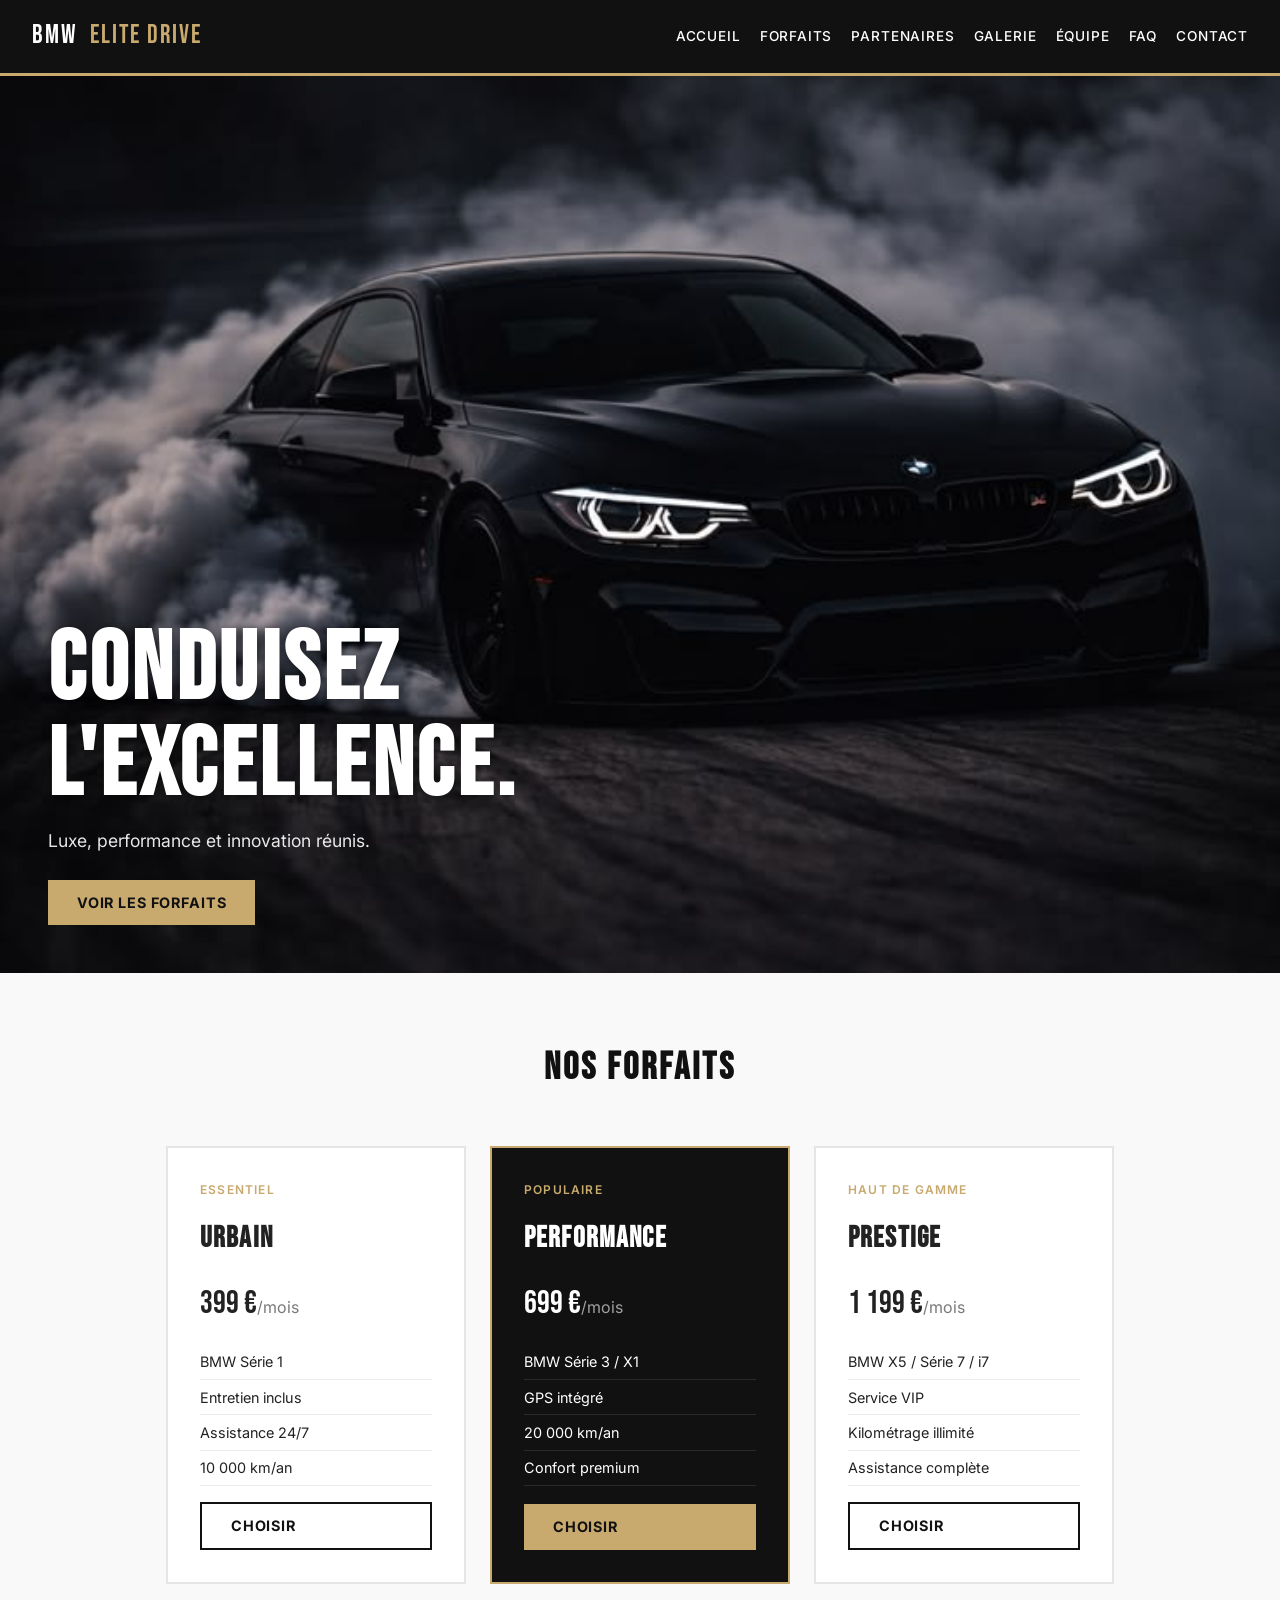
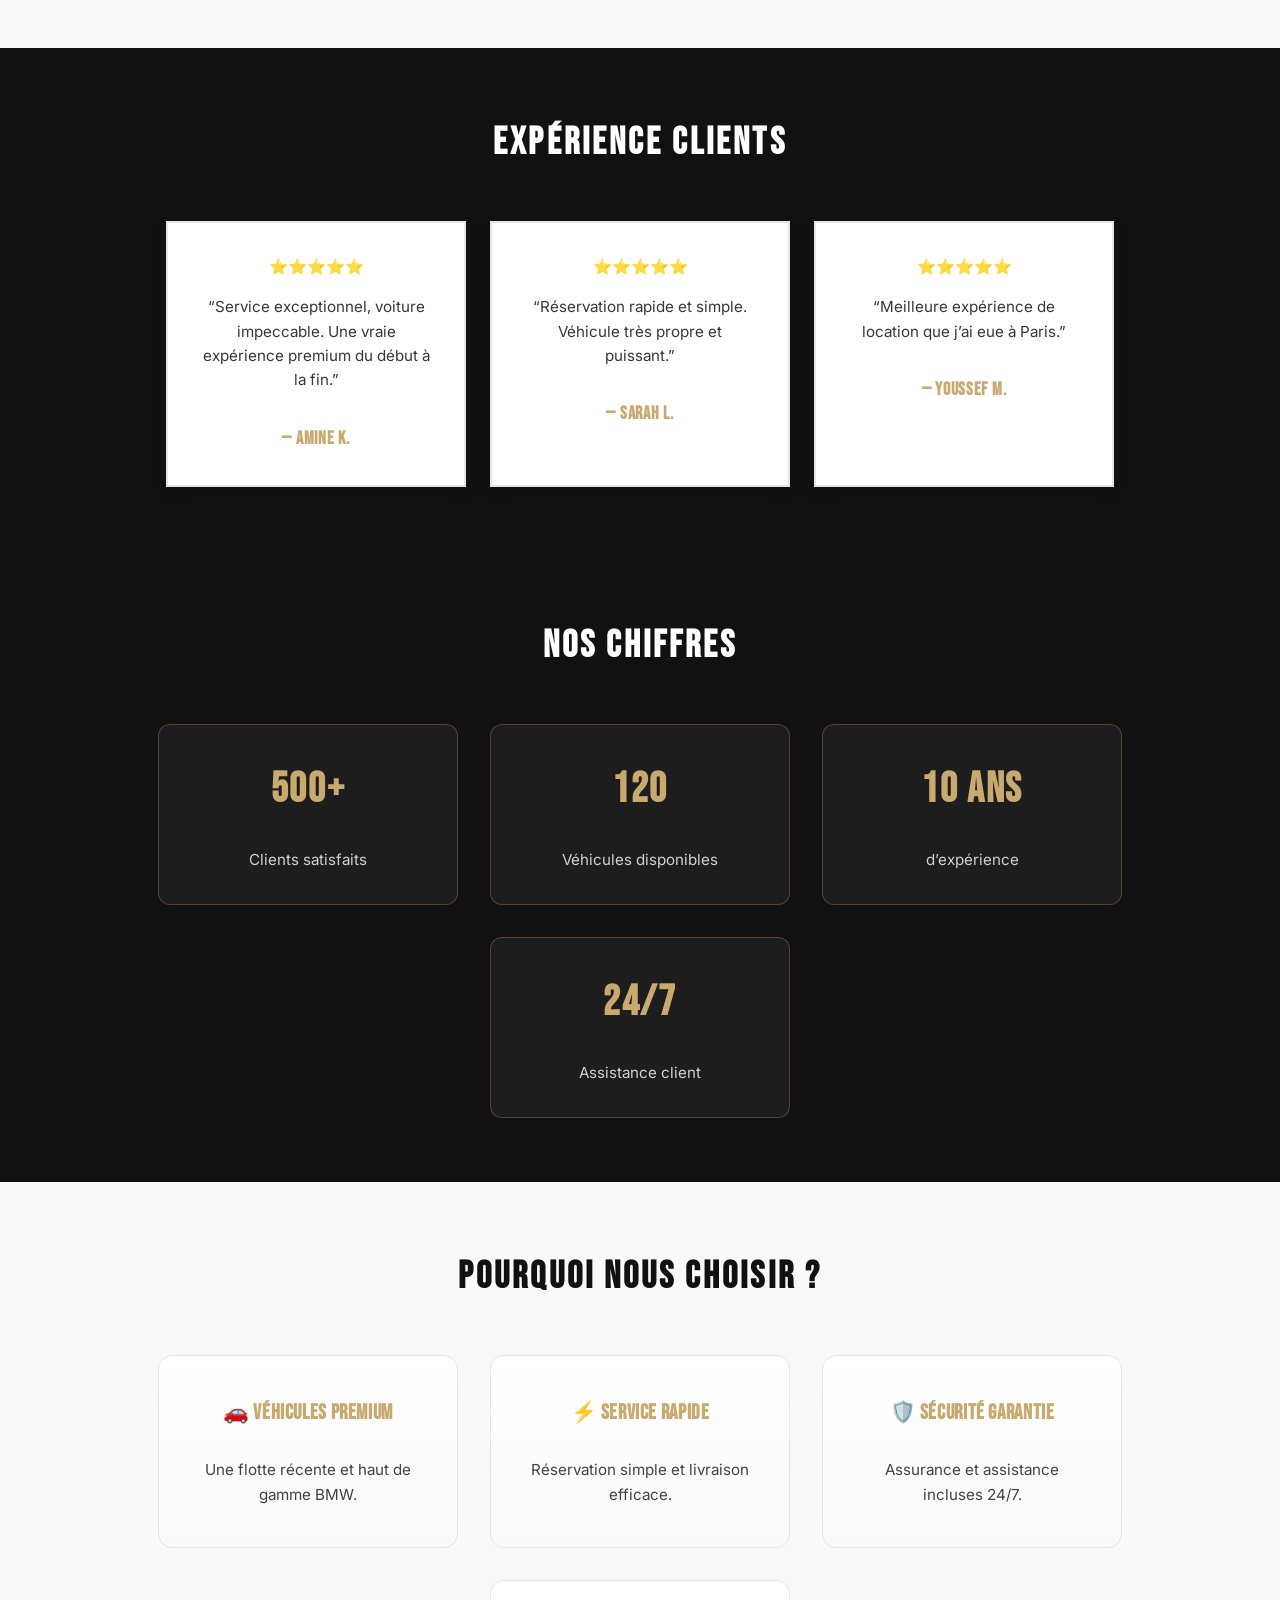
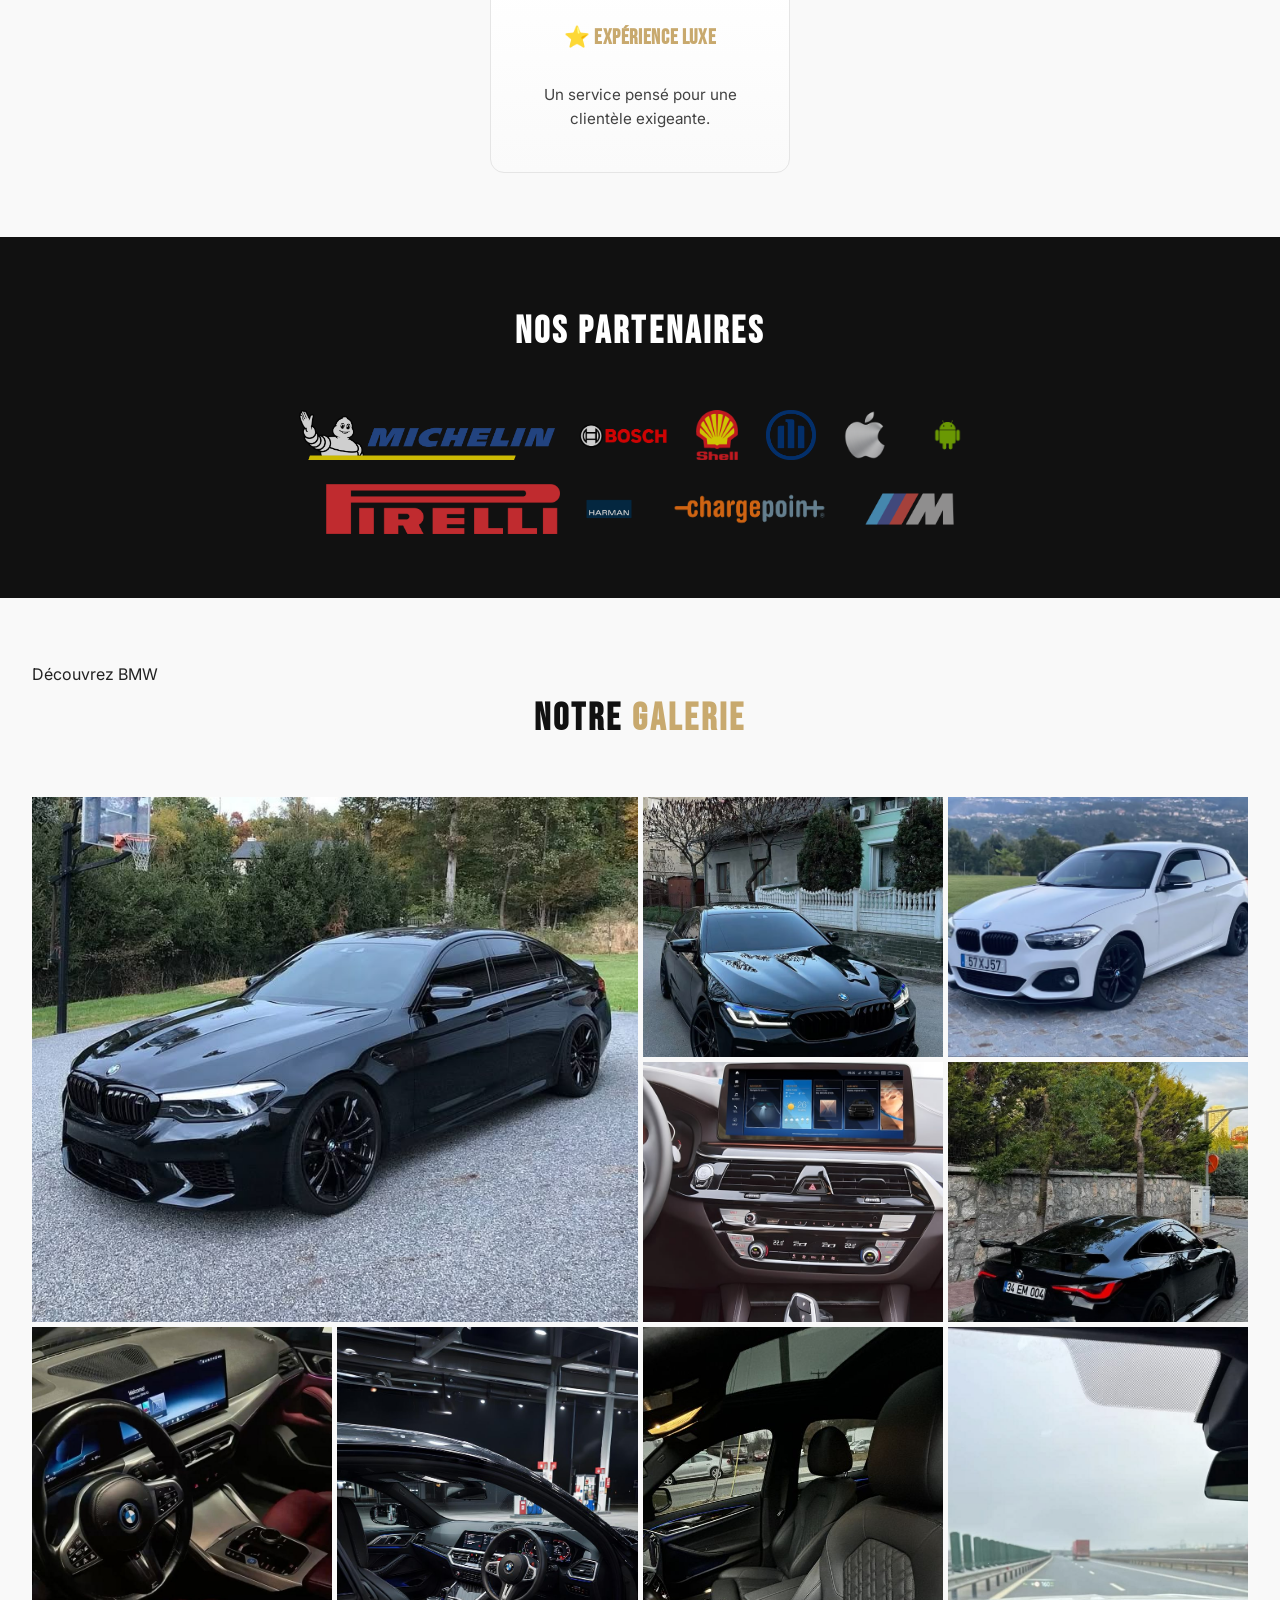
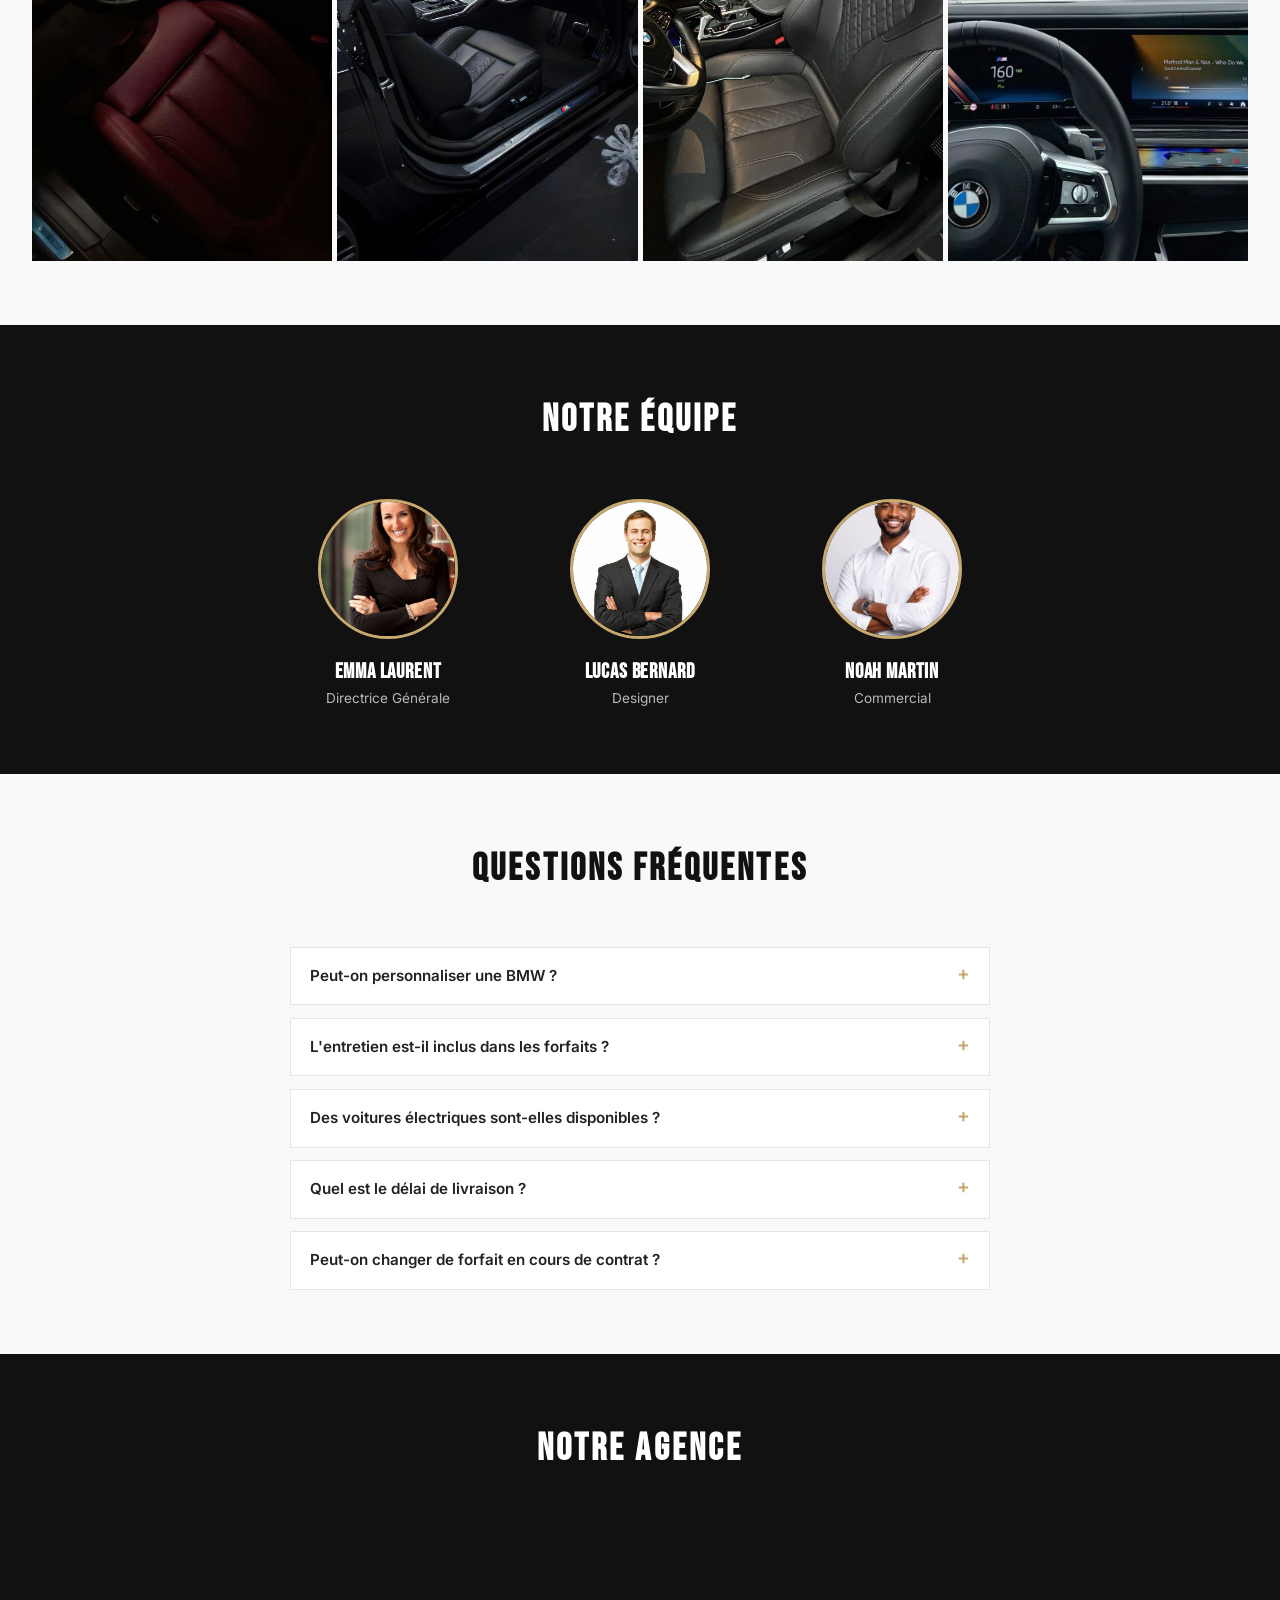
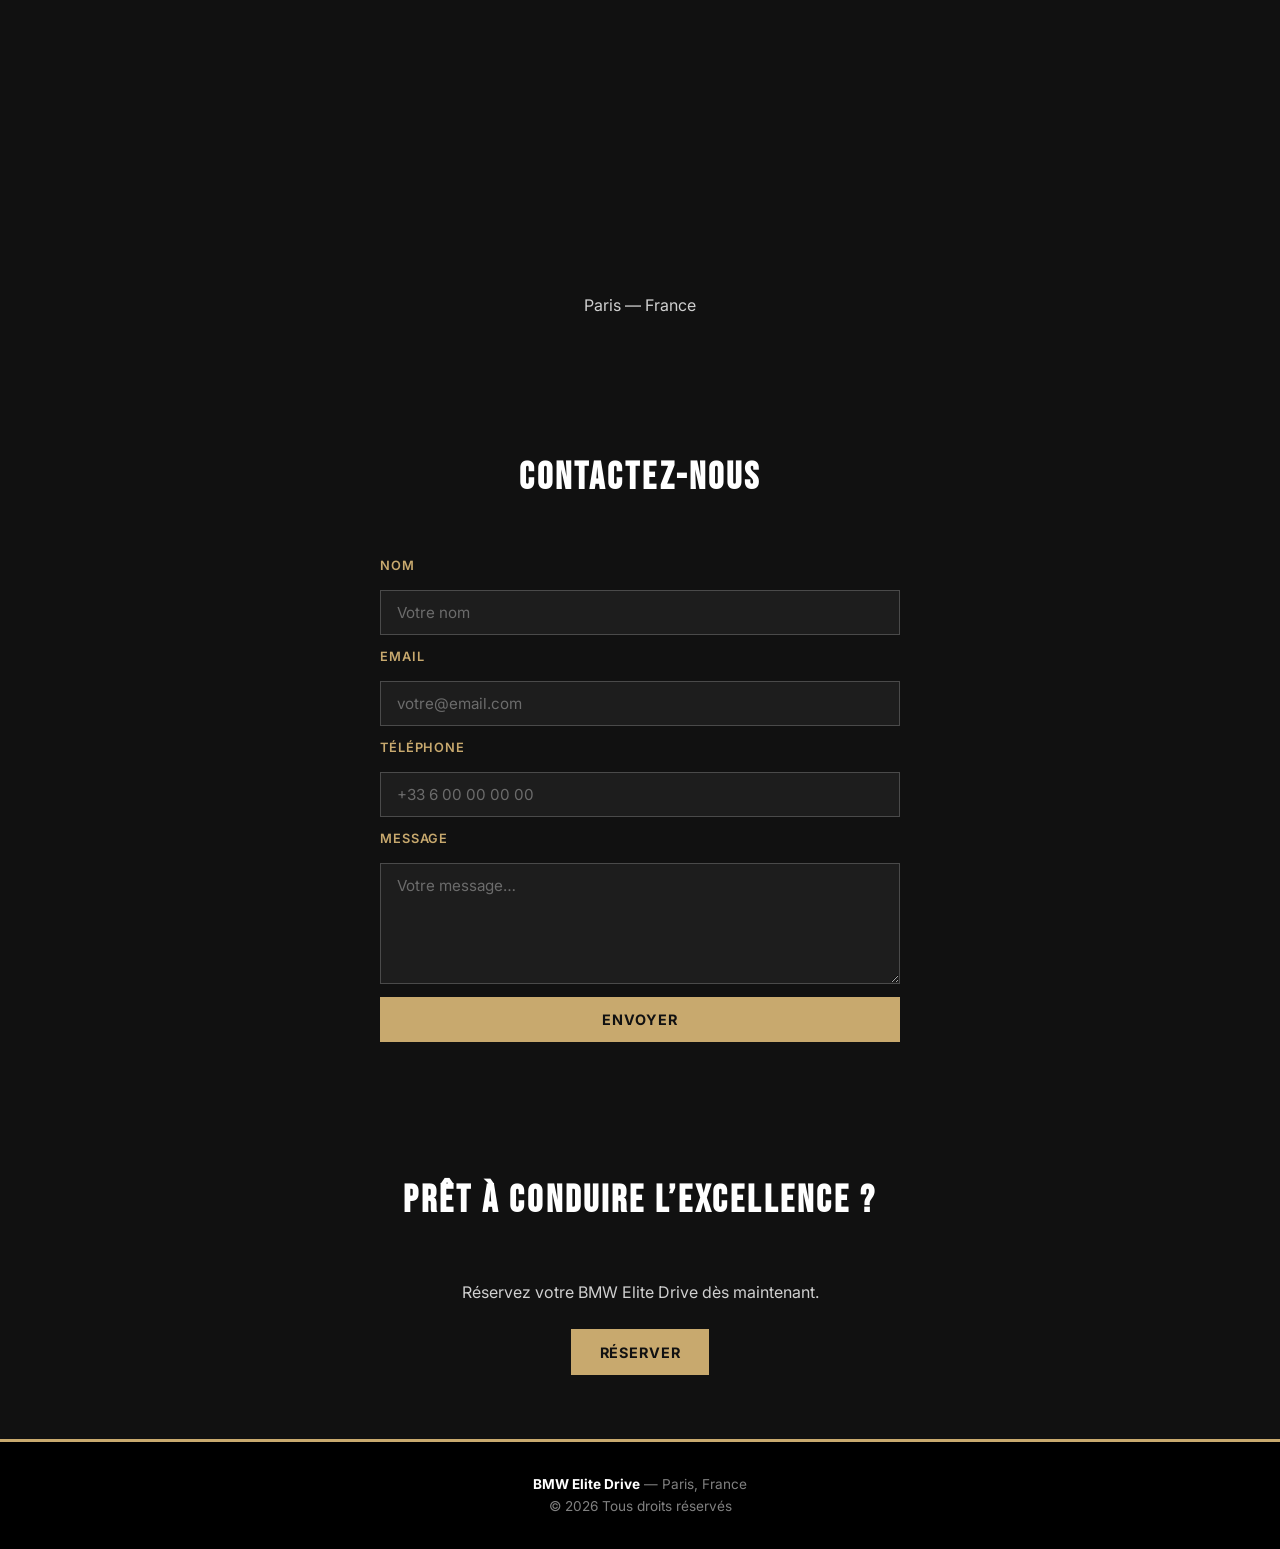
==== commit 2cbd54d2: "Update index.html" ====
--- a/index.html
+++ b/index.html
@@ -169,16 +169,16 @@
 <section id="partenaires" class="section-alt">
   <h2>Nos Partenaires</h2>
   <div class="logos">
-    <img src="images/logo michellin.png" alt="Michelin">
-    <img src="images/bosch logo.png" alt="Bosch">
-    <img src="images/logo shell.png" alt="Shell">
-    <img src="images/logo allianz.png" alt="Allianz">
-    <img src="images/logo apple.png" alt="Apple">
-    <img src="images/logo android.png" alt="Android">
-    <img src="images/logo pirelli.png" alt="Pirelli">
-    <img src="images/harman logo.png" alt="Harman Kardon">
-    <img src="images/ChargePoint_logo.png" alt="ChargePoint">
-    <img src="images/logo bmw.png" alt="BMW M">
+    <img src="logo michellin.png" alt="Michelin">
+    <img src="bosch logo.png" alt="Bosch">
+    <img src="logo shell.png" alt="Shell">
+    <img src="logo allianz.png" alt="Allianz">
+    <img src="logo apple.png" alt="Apple">
+    <img src="logo android.png" alt="Android">
+    <img src="logo pirelli.png" alt="Pirelli">
+    <img src="harman logo.png" alt="Harman Kardon">
+    <img src="ChargePoint_logo.png" alt="ChargePoint">
+    <img src="logo bmw.png" alt="BMW M">
   </div>
 </section>
 
@@ -190,40 +190,40 @@
   </div>
   <div class="galerie">
     <figure class="gitem g-large">
-      <img src="images/bmw_serie7.jpeg" alt="BMW vue extérieure">
+      <img src="bmw_serie7.jpeg" alt="BMW vue extérieure">
       <figcaption>BMW série 7</figcaption>
     </figure>
     <figure class="gitem">
-      <img src="images/bmw_serie3.jpeg" alt="BMW vue extérieure 2">
+      <img src="bmw_serie3.jpeg" alt="BMW vue extérieure 2">
       <figcaption>BMW série 3</figcaption>
     </figure>
     <figure class="gitem">
-      <img src="images/bmw_serie1.jpeg" alt="BMW M4 Satin Black">
+      <img src="bmw_serie1.jpeg" alt="BMW M4 Satin Black">
       <figcaption>BMW série 1</figcaption>
     </figure>
     
     <figure class="gitem">
-      <img src="images/bmw_gps.jpeg" alt="BMW en mouvement">
+      <img src="bmw_gps.jpeg" alt="BMW en mouvement">
       <figcaption>BMW GPS</figcaption>
     </figure>
     <figure class="gitem">
-      <img src="images/Bmw G82.jpeg" alt="BMW en mouvement">
+      <img src="Bmw G82.jpeg" alt="BMW en mouvement">
       <figcaption>BMW G82</figcaption>
     </figure>
     <figure class="gitem">
-      <img src="images/bmw interieur.jpeg" alt="Intérieur BMW">
+      <img src="bmw interieur.jpeg" alt="Intérieur BMW">
       <figcaption>Intérieur</figcaption>
     </figure>
     <figure class="gitem">
-      <img src="images/interieur2.jpeg" alt="Intérieur BMW 2">
+      <img src="interieur2.jpeg" alt="Intérieur BMW 2">
       <figcaption>Cockpit</figcaption>
     </figure>
     <figure class="gitem">
-      <img src="images/interieur3.jpeg" alt="Intérieur BMW 3">
+      <img src="interieur3.jpeg" alt="Intérieur BMW 3">
       <figcaption>Finitions</figcaption>
     </figure>
     <figure class="gitem">
-      <img src="images/interieur4.jpeg" alt="Intérieur BMW 4">
+      <img src="interieur4.jpeg" alt="Intérieur BMW 4">
       <figcaption>Détail design</figcaption>
     </figure>
   </div>
@@ -234,19 +234,19 @@
   <div class="team">
 
     <div class="member">
-      <img src="images/ceo.jpg" alt="Photo de Emma Laurent">
+      <img src="ceo.jpg" alt="Photo de Emma Laurent">
       <h3>Emma Laurent</h3>
       <p>Directrice Générale</p>
     </div>
 
     <div class="member">
-      <img src="images/designer.jpg" alt="Photo de Lucas Bernard">
+      <img src="designer.jpg" alt="Photo de Lucas Bernard">
       <h3>Lucas Bernard</h3>
       <p>Designer</p>
     </div>
 
     <div class="member">
-      <img src="images/sales.jpeg" alt="Photo de Noah Martin">
+      <img src="sales.jpeg" alt="Photo de Noah Martin">
       <h3>Noah Martin</h3>
       <p>Commercial</p>
     </div>
--- a/page.css
+++ b/page.css
@@ -120,7 +120,7 @@
 
 .hero {
   height: 100vh; /* toute la hauteur écran */
-  background-image: url("images/Dark BMW M4 Competition Drift Wallpaper _ Black BMW Drifting with Smoke.jpeg");
+  background-image: url("Dark BMW M4 Competition Drift Wallpaper _ Black BMW Drifting with Smoke.jpeg");
   background-size: cover; /* couvre tout l'espace disponible */
   background-position: center;
   background-repeat: no-repeat;
@@ -689,4 +689,4 @@
   nav {
     justify-content: center;
   }
-}+}
